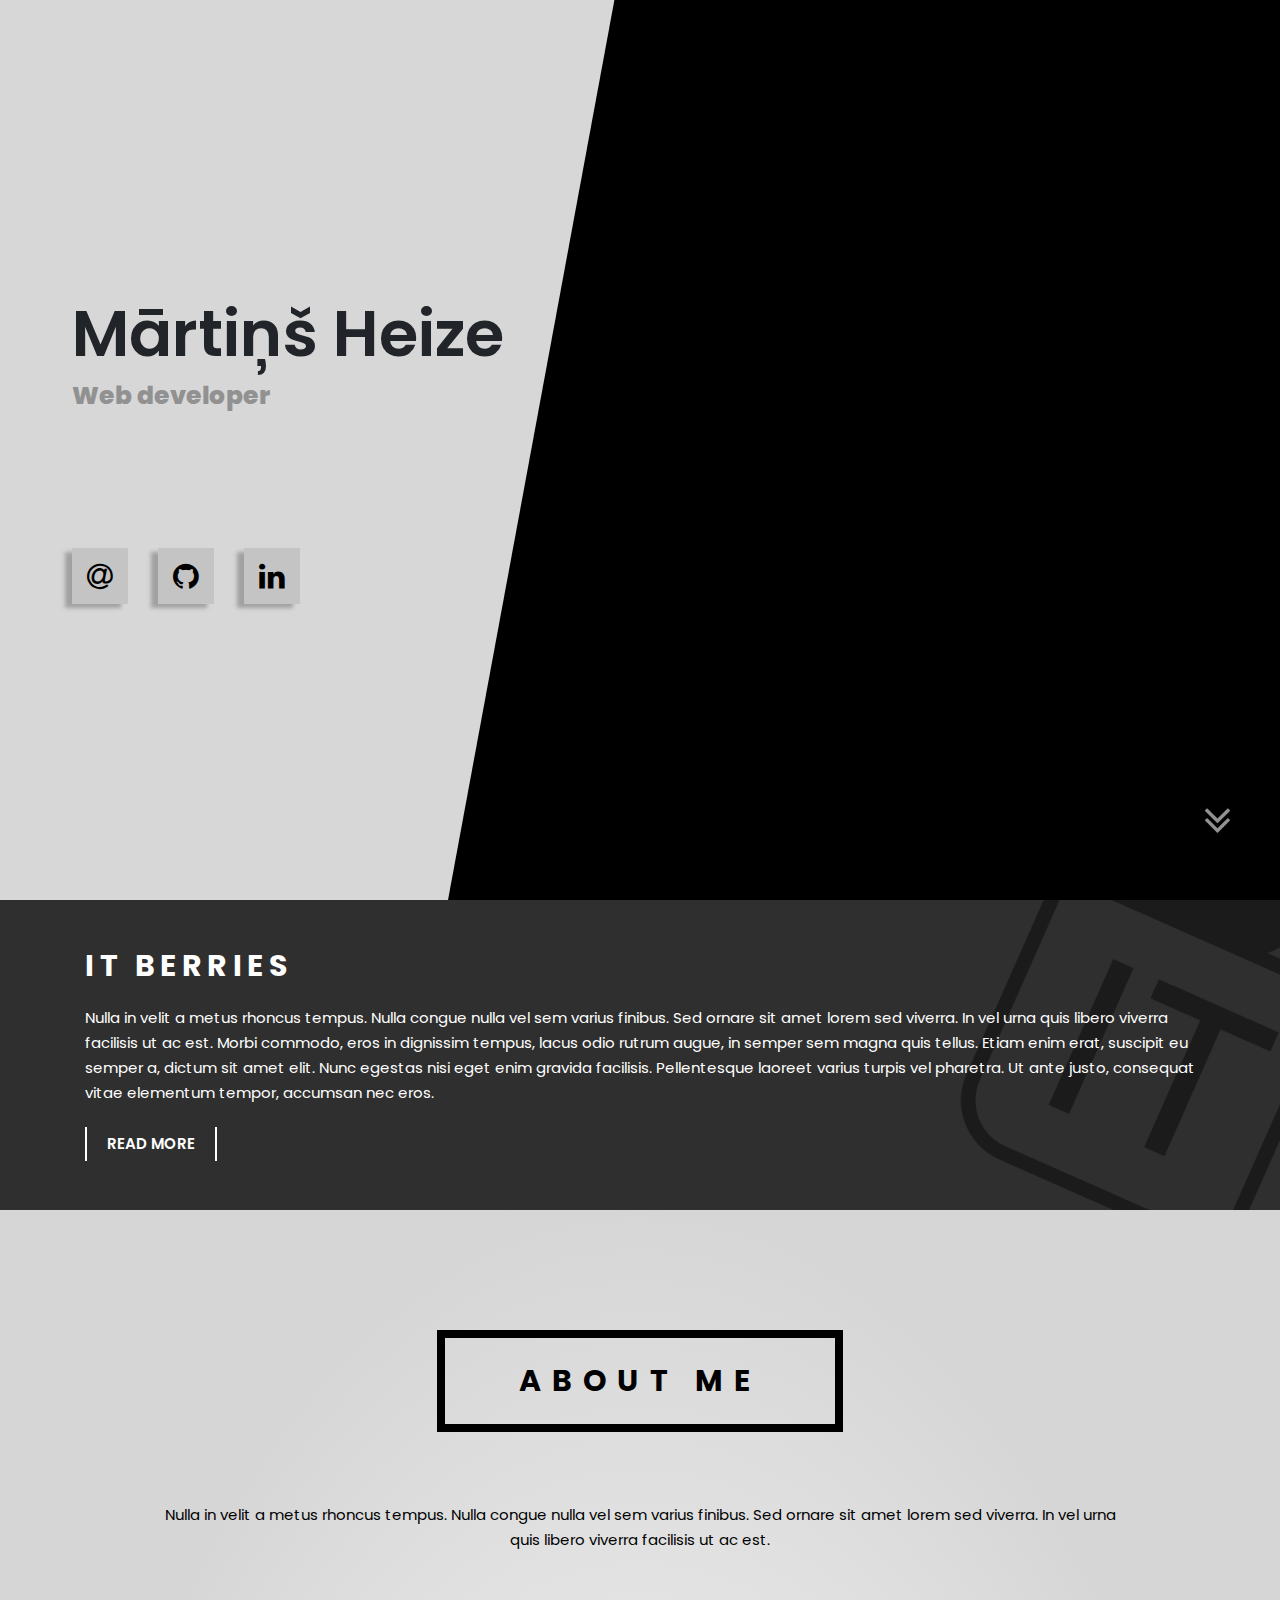
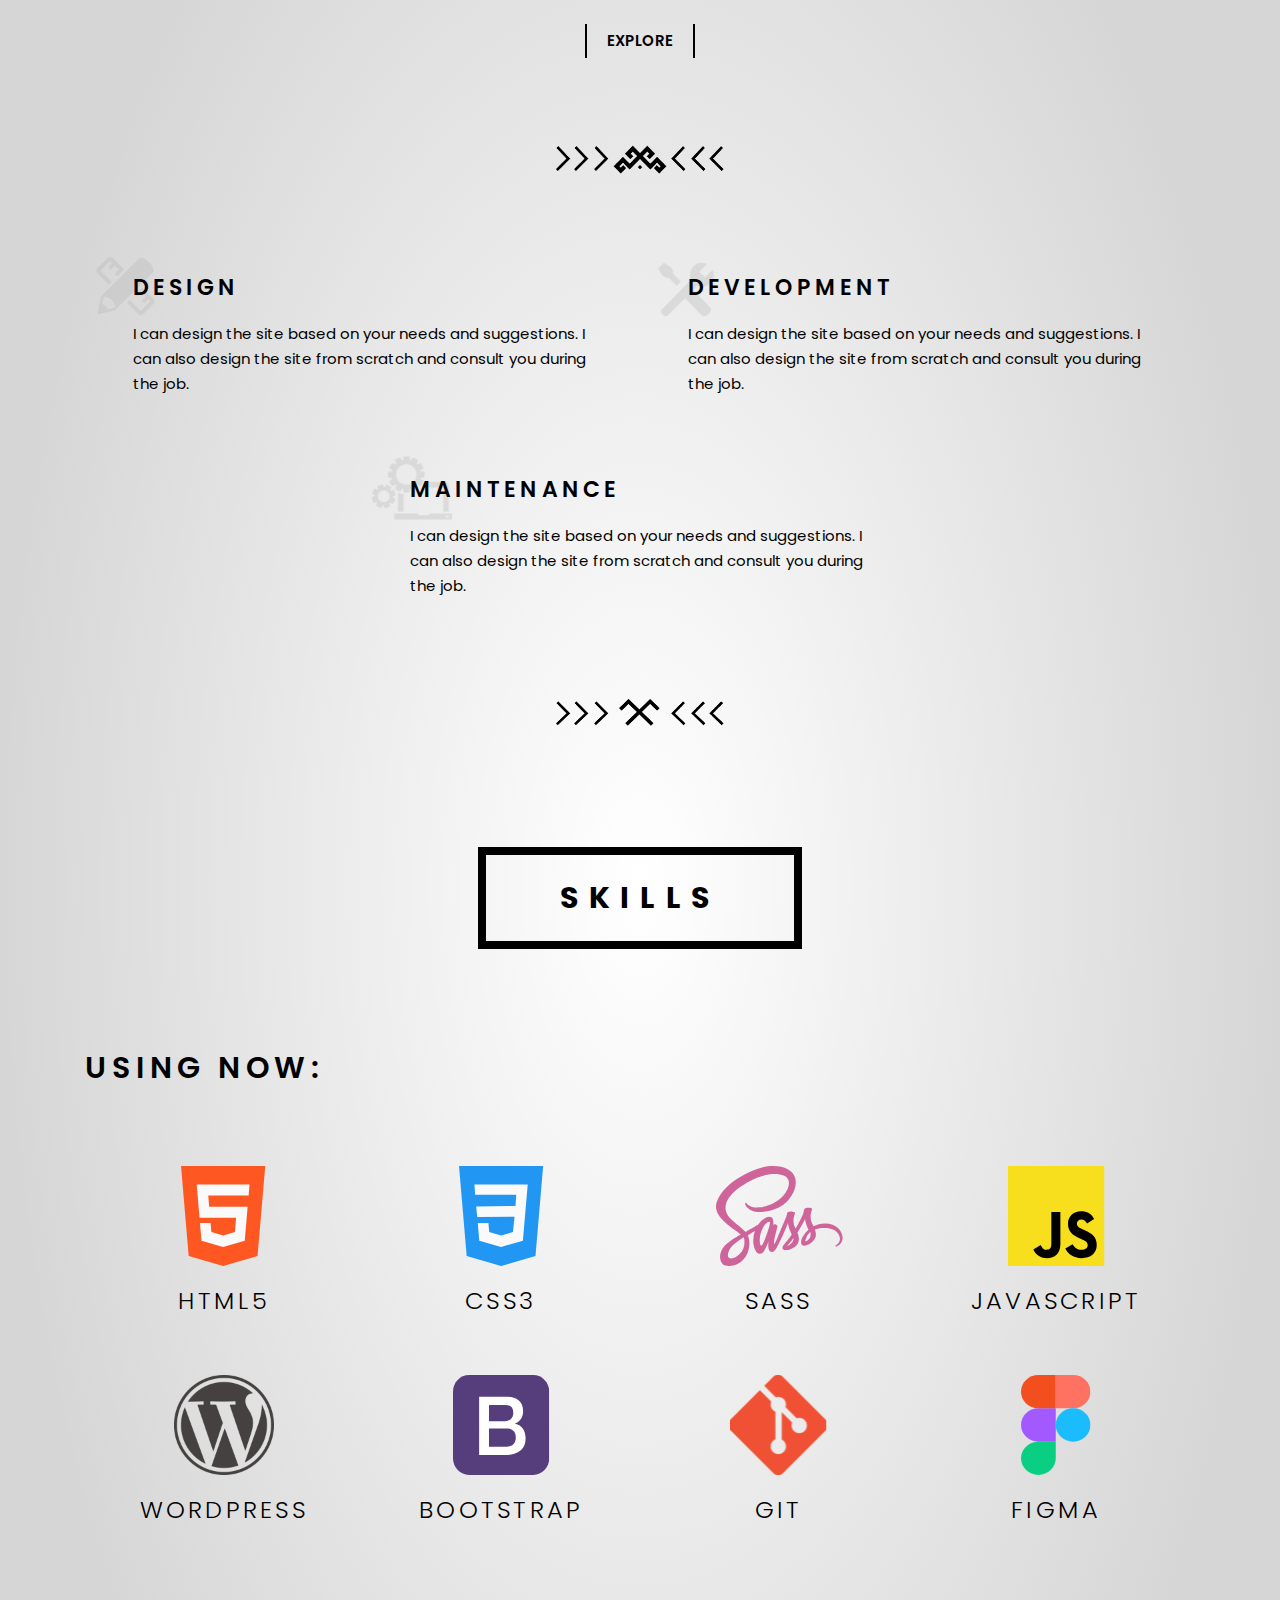
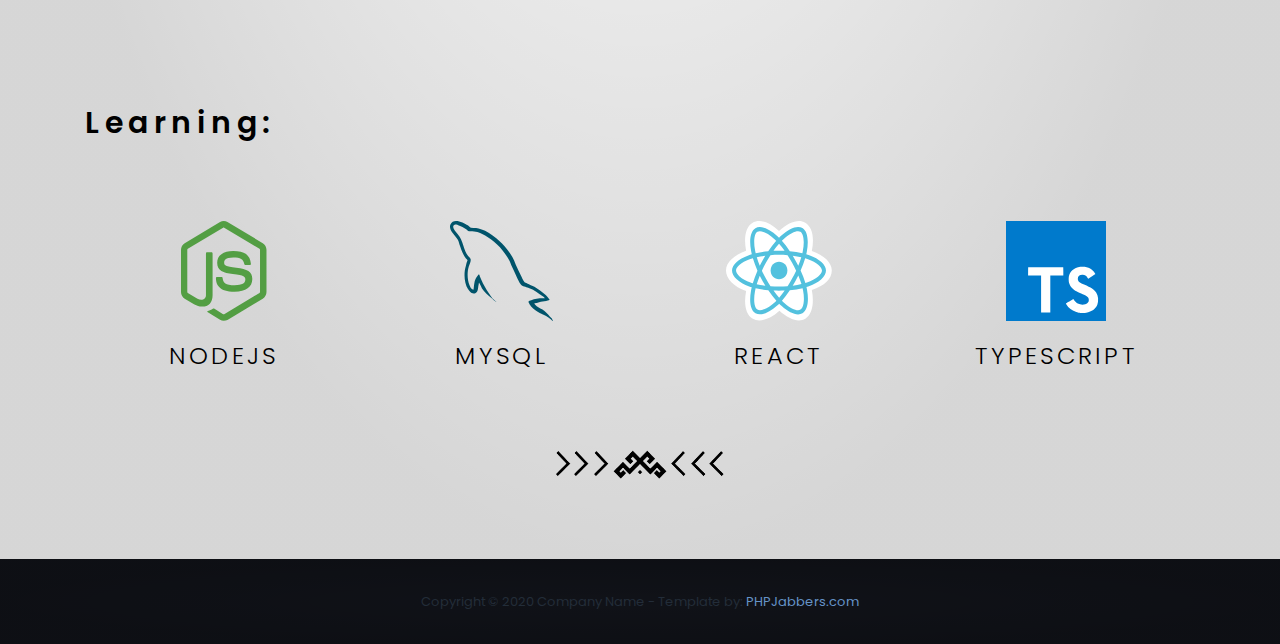
==== index.html @ 8f233914 "aaand index file goes to html format" ====
<!DOCTYPE html>
<html lang="en">

  <head>

    <meta charset="utf-8">
    <meta name="viewport" content="width=device-width, initial-scale=1, shrink-to-fit=no">
    <link href="https://fonts.googleapis.com/css?family=Poppins:100,100i,200,200i,300,300i,400,400i,500,500i,600,600i,700,700i,800,800i,900,900i&display=swap" rel="stylesheet">

    <title>M H Portfolio page</title>

    <link rel="stylesheet" type="text/css" href="assets/css/bootstrap.min.css">

    <link rel="stylesheet" type="text/css" href="assets/css/font-awesome.css">

    <link rel="stylesheet" href="assets/css/style.css">

    </head>
    
    <body>
    
    <!-- ***** Header Area Start ***** -->
    <?php include "page-header.php" ?>
    <!-- ***** Header Area End ***** -->

    <!-- ***** Main Banner Area Start ***** -->
    <div class="main-banner header-text" id="top">
            <div class="left">
                <div>
                    <h1>Mārtiņš Heize</h2>
                    <p>Web developer</p>
                    <div class="social-links">
                        <div class="icon-box">
                            <a href="mailto: truu.martins@gmail.com" target="_blank"><i class="fa fa-at"></i></a>
                        </div>
                        <div class="icon-box">
                            <a href="https://github.com/RojalFamine" target="_blank"><i class="fa fa-github"></i></a>
                        </div>
                        <div class="icon-box">
                            <a href="https://www.linkedin.com/in/m%C4%81rti%C5%86%C5%A1-heize-530124160/" target="_blank"><i class="fa fa-linkedin"></i></a>
                        </div>
                    </div>
                </div>
            </div>
          
            <div class="right" id="right">
            </div>
    </div>
    <!-- ***** Main Banner Area End ***** -->

    <!-- ***** Small about area ***** -->
    <section class="section home-description">
        <div class="container">
            <h2>IT BERRIES</h2>
            <p>Nulla in velit a metus rhoncus tempus. Nulla congue nulla vel sem varius finibus. Sed ornare sit amet lorem sed viverra. In vel urna quis libero viverra facilisis ut ac est. Morbi commodo, eros in dignissim tempus, lacus odio rutrum augue, in semper sem magna quis tellus. Etiam enim erat, suscipit eu semper a, dictum sit amet elit. Nunc egestas nisi eget enim gravida facilisis. Pellentesque laoreet varius turpis vel pharetra. Ut ante justo, consequat vitae elementum tempor, accumsan nec eros. </p>
             <div class="my-button button-light">
                <a href="about.php">Read more</a>
             </div>
        </div>
    </section>
    <!-- ***** Small about area end ***** -->

    <section class="section gradient-bg home-about">
        <div class="container">
            <div class="about-me">
                <h2>About me</h2>
                <p>Nulla in velit a metus rhoncus tempus. Nulla congue nulla vel sem varius finibus. Sed ornare sit amet lorem sed viverra. In vel urna quis libero viverra facilisis ut ac est.</p>
                <div class="my-button button-dark">
                    <a href="about.php">Explore</a>
                </div>
            </div>

            <img class="separator-black" src="assets/images/mans-martina.png" alt="">
               
            <div class="capabilities">
                <div class="dubble-group">
                    <div class="group">
                        <img src="assets/images/tool-1.svg" alt="">
                        <h3>Design</h3>
                        <p>I can design the site based on your needs and suggestions. I can also design the site from scratch and consult you during the job.</p>
                    </div>
                    <div class="group">
                        <img src="assets/images/tool-2.svg" alt="">
                        <h3>Development</h3>
                        <p>I can design the site based on your needs and suggestions. I can also design the site from scratch and consult you during the job.</p>
                    </div>
                </div>
                <div class="group">
                    <img src="assets/images/tool-3.svg" alt="">
                    <h3>Maintenance</h3>
                    <p>I can design the site based on your needs and suggestions. I can also design the site from scratch and consult you during the job.</p>
                </div>
            </div>
         
            <img class="separator-black" src="assets/images/mans-jumis.png" alt="">

            <div class="skills">
                <h2>Skills</h2>

                <div class="skills-header">USING NOW:</div>
                <div class="skills-container">
                    <div class="skill">
                        <img src="assets/images/html.svg" alt="">
                        <h4 class="skill-name">html5</h4>
                    </div>
                    <div class="skill">
                        <img src="assets/images/css.svg" alt="">
                        <h4 class="skill-name">css3</h4>
                    </div>
                    <div class="skill">
                        <img src="assets/images/sass.svg" alt="">
                        <h4 class="skill-name">sass</h4>
                    </div>
                    <div class="skill">
                        <img src="assets/images/js.svg" alt="">
                        <h4 class="skill-name">Javascript</h4>
                    </div>
                    <div class="skill">
                        <img src="assets/images/wp.png" alt="">
                        <h4 class="skill-name">Wordpress</h4>
                    </div>
                    <div class="skill">
                        <img src="assets/images/bootstrap-1.svg" alt="">
                        <h4 class="skill-name">Bootstrap</h4>
                    </div>
                    <div class="skill">
                        <img src="assets/images/git.svg" alt="">
                        <h4 class="skill-name">Git</h4>
                    </div>
                    <div class="skill">
                        <img src="assets/images/figma.svg" alt="">
                        <h4 class="skill-name">Figma</h4>
                    </div>
                </div>
                <div class="skills-header">Learning:</div>
                <div class="skills-container">
                    <div class="skill">
                        <img src="assets/images/nodejs.svg" alt="">
                        <h4 class="skill-name">nodejs</h4>
                    </div>
                    <div class="skill">
                        <img src="assets/images/mysql.svg" alt="">
                        <h4 class="skill-name">MySQL</h4>
                    </div>
                    <div class="skill">
                        <img src="assets/images/react.svg" alt="">
                        <h4 class="skill-name">React</h4>
                    </div>
                    <div class="skill">
                        <img src="assets/images/ts.svg" alt="">
                        <h4 class="skill-name">Typescript</h4>
                    </div>
                </div>    
            </div>
            <img class="separator-black" src="assets/images/mans-martina.png" alt="">
        </div>
    </section> 

    <!-- ***** Down button Start ***** -->
    <div id="click" class="down">
        <a href="#">
            <i class="icon-to-change fa fa-angle-double-down"></i>
        </a>
    </div>
    <!-- ***** Down button End ***** -->

    <!-- ***** Footer Start ***** -->
    <footer>
        <div class="container">
            <div class="row">
                <div class="col-lg-12">
                    <p>
                        Copyright © 2020 Company Name
                        - Template by: <a href="https://www.phpjabbers.com/">PHPJabbers.com</a>
                    </p>
                </div>
            </div>
        </div>
    </footer>

    <!-- jQuery -->
    <script src="assets/js/jquery-2.1.0.min.js"></script>

    <!-- Bootstrap -->
    <script src="assets/js/popper.js"></script>
    <script src="assets/js/bootstrap.min.js"></script>

    <!-- Plugins -->
    <script src="assets/js/scrollreveal.min.js"></script>
    <script src="assets/js/waypoints.min.js"></script>
    <script src="assets/js/jquery.counterup.min.js"></script>
    <script src="assets/js/imgfix.min.js"></script> 
    <script src="assets/js/mixitup.js"></script> 
    <script src="assets/js/accordions.js"></script>
    
    <!-- Global Init -->
    <script src="assets/js/custom.js"></script>

  </body>
</html>
---- assets/css/style.css ----
@import url("https://fonts.googleapis.com/css?family=Poppins:100,100i,200,200i,300,300i,400,400i,500,500i,600,600i,700,700i,800,800i,900,900i");
html, body, div, span, applet, object, iframe, h1, h2, h3, h4, h5, h6, p, blockquote, div
pre, a, abbr, acronym, address, big, cite, code, del, dfn, em, font, img, ins, kbd, q,
s, samp, small, strike, strong, sub, sup, tt, var, b, u, i, center, dl, dt, dd, ol, ul, li,
figure, header, nav, section, article, aside, footer, figcaption {
  margin: 0;
  padding: 0;
  border: 0;
  outline: 0;
}

.clearfix:after {
  content: ".";
  display: block;
  clear: both;
  visibility: hidden;
  line-height: 0;
  height: 0;
}

.clearfix {
  display: inline-block;
}

html[xmlns] .clearfix {
  display: block;
}

* html .clearfix {
  height: 1%;
}

ul, li {
  padding: 0;
  margin: 0;
  list-style: none;
}

header, nav, section, article, aside, footer, hgroup {
  display: block;
}

* {
  -webkit-box-sizing: border-box;
          box-sizing: border-box;
}

html, body {
  font-family: 'Poppins', sans-serif;
  font-weight: 400;
  background-color: #D7D7D7;
  font-size: 16px;
  -ms-text-size-adjust: 100%;
  -webkit-font-smoothing: antialiased;
  -moz-osx-font-smoothing: grayscale;
}

a {
  text-decoration: none !important;
}

h1, h2, h3, h4, h5, h6 {
  margin-top: 0px;
  margin-bottom: 0px;
}

ul {
  margin-bottom: 0px;
}

p {
  font-size: 15px;
  line-height: 25px;
  color: #000000;
}

/* 
---------------------------------------------
global styles
--------------------------------------------- 
*/
html,
body {
  background: #fff;
  font-family: 'Poppins', sans-serif;
}

::-moz-selection {
  background: #6593c8;
  color: #fff;
}

::selection {
  background: #6593c8;
  color: #fff;
}

::-moz-selection {
  background: #6593c8;
  color: #fff;
}

@media (max-width: 991px) {
  html, body {
    overflow-x: hidden;
  }
  .mobile-top-fix {
    margin-top: 30px;
    margin-bottom: 0px;
  }
  .mobile-bottom-fix {
    margin-bottom: 30px;
  }
  .mobile-bottom-fix-big {
    margin-bottom: 60px;
  }
}

.page-head-section {
  background-position: center center;
  background-size: cover !important;
  background-repeat: no-repeat !important;
}

.cta-content {
  display: -webkit-box;
  display: -ms-flexbox;
  display: flex;
  -webkit-box-orient: vertical;
  -webkit-box-direction: normal;
      -ms-flex-direction: column;
          flex-direction: column;
  -webkit-box-align: center;
      -ms-flex-align: center;
          align-items: center;
  -webkit-box-pack: center;
      -ms-flex-pack: center;
          justify-content: center;
  height: 500px;
}

.cta-content h2 {
  border: 8px solid #fff;
  color: #fff;
}

.hide-logo {
  display: none;
}

.my-button {
  display: -webkit-box;
  display: -ms-flexbox;
  display: flex;
  -webkit-box-orient: vertical;
  -webkit-box-direction: normal;
      -ms-flex-direction: column;
          flex-direction: column;
  position: relative;
  width: -webkit-fit-content;
  width: -moz-fit-content;
  width: fit-content;
}

.my-button::after {
  content: '';
  display: block;
  position: relative;
  left: 13px;
  margin: auto;
  height: 2px;
  width: 0px;
  background: transparent;
  -webkit-transition: width .5s ease, background-color .5s ease;
  transition: width .5s ease, background-color .5s ease;
}

.my-button::before {
  content: '';
  display: block;
  position: relative;
  right: 13px;
  margin: auto;
  height: 2px;
  width: 0px;
  background: transparent;
  -webkit-transition: width .5s ease, background-color .5s ease;
  transition: width .5s ease, background-color .5s ease;
}

.button-dark {
  color: #000000;
  background: rgba(0, 0, 0, 0);
  font-size: 15px;
  font-weight: 600;
  line-height: 18px;
  text-transform: uppercase;
  text-align: center;
}

.button-dark a {
  color: #000;
  padding: 8px 20px;
  border-left: 2px solid #000;
  border-right: 2px solid #000;
}

.button-dark:hover:after {
  width: 100%;
  background: #000000;
}

.button-dark:hover:before {
  width: 100%;
  background: #000000;
}

.button-light {
  color: #ffffff;
  background: rgba(0, 0, 0, 0);
  font-size: 15px;
  font-weight: 600;
  line-height: 18px;
  text-transform: uppercase;
  text-align: center;
}

.button-light a {
  color: #fff;
  padding: 8px 20px;
  border-left: 2px solid #fff;
  border-right: 2px solid #fff;
}

.button-light:hover:after {
  width: 100%;
  background: #ffffff;
}

.button-light:hover:before {
  width: 100%;
  background: #ffffff;
}

.gradient-bg {
  background: radial-gradient(50% 50% at 50% 50%, rgba(26, 21, 21, 0) 0%, rgba(1, 1, 1, 0.16) 100%), #FFFFFF;
  mix-blend-mode: normal;
  position: relative;
}

.portf-bg {
  background: radial-gradient(50% 50% at 50% 50%, rgba(26, 21, 21, 0) 0%, rgba(1, 1, 1, 0.16) 100%), #0f1116;
  mix-blend-mode: normal;
  position: relative;
}

.section {
  display: -webkit-box;
  display: -ms-flexbox;
  display: flex;
  -webkit-box-orient: vertical;
  -webkit-box-direction: normal;
      -ms-flex-direction: column;
          flex-direction: column;
  -webkit-box-align: center;
      -ms-flex-align: center;
          align-items: center;
  -webkit-box-pack: center;
      -ms-flex-pack: center;
          justify-content: center;
}

.section .container {
  display: -webkit-box;
  display: -ms-flexbox;
  display: flex;
  -webkit-box-orient: vertical;
  -webkit-box-direction: normal;
      -ms-flex-direction: column;
          flex-direction: column;
  -webkit-box-align: center;
      -ms-flex-align: center;
          align-items: center;
}

h2 {
  border: 8px solid #000000;
  color: #000000;
  font-weight: bold;
  font-size: 30px;
  text-align: center;
  line-height: 38px;
  letter-spacing: 0.35538em;
  text-transform: uppercase;
  -webkit-box-align: center;
      -ms-flex-align: center;
          align-items: center;
  display: -webkit-box;
  display: -ms-flexbox;
  display: flex;
  width: -webkit-fit-content;
  width: -moz-fit-content;
  width: fit-content;
  padding: 24px 74px;
  margin-top: 120px;
}

h3 {
  color: #000000;
  font-weight: 600;
  font-size: 22px;
  line-height: 27px;
  text-transform: uppercase;
  display: -webkit-box;
  display: -ms-flexbox;
  display: flex;
  -webkit-box-align: center;
      -ms-flex-align: center;
          align-items: center;
  text-align: center;
  letter-spacing: 0.18538em;
}

.separator-black {
  width: 170px;
}

.down {
  -webkit-animation-duration: 1.5s;
          animation-duration: 1.5s;
  -webkit-animation-iteration-count: infinite;
          animation-iteration-count: infinite;
  -webkit-animation-name: bounce-1;
          animation-name: bounce-1;
  -webkit-animation-timing-function: linear;
          animation-timing-function: linear;
  position: fixed;
  bottom: 1em;
  left: 94%;
  z-index: 999;
  font-size: 2.8em;
}

.down .icon-to-change {
  color: #919191;
}

/* 
---------------------------------------------
header
--------------------------------------------- 
*/
.background-header {
  background: rgba(250, 250, 250, 0.99) !important;
  height: 80px !important;
  position: fixed !important;
  top: 0px;
  left: 0px;
  right: 0px;
  -webkit-box-shadow: 0px 0px 10px rgba(0, 0, 0, 0.15) !important;
          box-shadow: 0px 0px 10px rgba(0, 0, 0, 0.15) !important;
}

.background-header .logo,
.background-header .main-nav .nav li a {
  color: #232d39 !important;
}

.background-header .main-nav .nav li:hover > a {
  color: #6593c8 !important;
}

.background-header .nav li a.active {
  color: #6593c8 !important;
}

.header-area {
  position: absolute;
  top: 0px;
  left: 0px;
  right: 0px;
  z-index: 100;
  height: 80px;
  background: #1a1a1ac2;
  -webkit-transition: all .5s ease 0s;
  transition: all .5s ease 0s;
}

.header-area .main-nav {
  min-height: 80px;
  background: transparent;
}

.header-area .main-nav .logo {
  line-height: 80px;
  color: #212529;
  font-size: 32px;
  font-weight: 800;
  text-transform: uppercase;
  float: left;
  -webkit-transition: all 0.3s ease 0s;
  transition: all 0.3s ease 0s;
}

.header-area .main-nav .logo em {
  font-style: normal;
  color: #6593c8;
  font-weight: 900;
}

.header-area .main-nav .nav {
  float: right;
  margin-top: 27px;
  margin-right: 0px;
  background-color: transparent;
  -webkit-transition: all 0.3s ease 0s;
  transition: all 0.3s ease 0s;
  position: relative;
  z-index: 999;
}

.header-area .main-nav .nav li {
  padding-left: 20px;
  padding-right: 20px;
}

.header-area .main-nav .nav li a {
  display: block;
  font-weight: 600;
  font-size: 14px;
  color: #7a7a7a;
  -webkit-transition: all 0.3s ease 0s;
  transition: all 0.3s ease 0s;
  height: 40px;
  line-height: 40px;
  border: transparent;
  letter-spacing: 1px;
}

.header-area .main-nav .nav li a {
  color: #fff;
}

.header-area .main-nav .nav li:hover > a,
.header-area .main-nav .nav li > a.active {
  color: #6593c8 !important;
  opacity: 1;
}

.background-header .main-nav .nav li:hover > a,
.background-header .main-nav .nav li > a.active {
  color: #6593c8 !important;
  opacity: 1;
}

.header-area .main-nav .menu-trigger {
  cursor: pointer;
  display: block;
  position: absolute;
  top: 23px;
  width: 32px;
  height: 40px;
  text-indent: -9999em;
  z-index: 99;
  right: 40px;
  display: none;
}

.header-area .main-nav .menu-trigger span,
.header-area .main-nav .menu-trigger span:before,
.header-area .main-nav .menu-trigger span:after {
  -webkit-transition: all 0.4s;
  transition: all 0.4s;
  background-color: #1e1e1e;
  display: block;
  position: absolute;
  width: 30px;
  height: 2px;
  left: 0;
}

.background-header .main-nav .menu-trigger span,
.background-header .main-nav .menu-trigger span:before,
.background-header .main-nav .menu-trigger span:after {
  background-color: #1e1e1e;
}

.header-area .main-nav .menu-trigger span:before,
.header-area .main-nav .menu-trigger span:after {
  -webkit-transition: all 0.4s;
  transition: all 0.4s;
  background-color: #1e1e1e;
  display: block;
  position: absolute;
  width: 30px;
  height: 2px;
  left: 0;
  width: 75%;
}

.background-header .main-nav .menu-trigger span:before,
.background-header .main-nav .menu-trigger span:after {
  background-color: #1e1e1e;
}

.header-area .main-nav .menu-trigger span:before,
.header-area .main-nav .menu-trigger span:after {
  content: "";
}

.header-area .main-nav .menu-trigger span {
  top: 16px;
}

.header-area .main-nav .menu-trigger span:before {
  -webkit-transform-origin: 33% 100%;
  transform-origin: 33% 100%;
  top: -10px;
  z-index: 10;
}

.header-area .main-nav .menu-trigger span:after {
  -webkit-transform-origin: 33% 0;
  transform-origin: 33% 0;
  top: 10px;
}

.header-area .main-nav .menu-trigger.active span,
.header-area .main-nav .menu-trigger.active span:before,
.header-area .main-nav .menu-trigger.active span:after {
  background-color: transparent;
  width: 100%;
}

.header-area .main-nav .menu-trigger.active span:before {
  -webkit-transform: translateY(6px) translateX(1px) rotate(45deg);
  transform: translateY(6px) translateX(1px) rotate(45deg);
  background-color: #1e1e1e;
}

.background-header .main-nav .menu-trigger.active span:before {
  background-color: #1e1e1e;
}

.header-area .main-nav .menu-trigger.active span:after {
  -webkit-transform: translateY(-6px) translateX(1px) rotate(-45deg);
  transform: translateY(-6px) translateX(1px) rotate(-45deg);
  background-color: #1e1e1e;
}

.background-header .main-nav .menu-trigger.active span:after {
  background-color: #1e1e1e;
}

.header-area.header-sticky {
  min-height: 80px;
}

.header-area.header-sticky .nav {
  margin-top: 20px !important;
}

.header-area.header-sticky .nav li a.active {
  color: #6593c8;
}

@media (max-width: 1200px) {
  .header-area .main-nav .nav li {
    padding-left: 12px;
    padding-right: 12px;
  }
  .header-area .main-nav:before {
    display: none;
  }
}

@media (max-width: 767px) {
  .header-area .main-nav .logo {
    color: #1e1e1e;
  }
  .header-area.header-sticky .nav li a:hover,
  .header-area.header-sticky .nav li a.active {
    color: #6593c8 !important;
    opacity: 1;
  }
  .header-area {
    background-color: #f7f7f7;
    padding: 0px 15px;
    height: 80px;
    -webkit-box-shadow: none;
            box-shadow: none;
    text-align: center;
  }
  .header-area .container {
    padding: 0px;
  }
  .header-area .logo {
    margin-left: 30px;
  }
  .header-area .menu-trigger {
    display: block !important;
  }
  .header-area .main-nav {
    overflow: hidden;
  }
  .header-area .main-nav .nav {
    float: none;
    width: 100%;
    display: none;
    -webkit-transition: all 0s ease 0s;
    transition: all 0s ease 0s;
    margin-left: 0px;
  }
  .header-area .main-nav .nav li:first-child {
    border-top: 1px solid #eee;
  }
  .header-area .main-nav .nav li:last-child {
    width: 100%;
    background-color: #6593c8;
    color: #fff;
  }
  .header-area.header-sticky .nav {
    margin-top: 80px !important;
  }
  .header-area .main-nav .nav li {
    width: 100%;
    background: #fff;
    border-bottom: 1px solid #eee;
    padding-left: 0px !important;
    padding-right: 0px !important;
  }
  .header-area .main-nav .nav li a {
    height: 50px !important;
    line-height: 50px !important;
    padding: 0px !important;
    border: none !important;
    background: #f7f7f7 !important;
    color: #232d39 !important;
  }
  .header-area .main-nav .nav li a:hover {
    background: #eee !important;
    color: #6593c8 !important;
  }
  .header-area .main-nav .nav li.submenu ul {
    position: relative;
    visibility: inherit;
    opacity: 1;
    z-index: 1;
    -webkit-transform: translateY(0%);
            transform: translateY(0%);
    -webkit-transition-delay: 0s, 0s, 0.3s;
            transition-delay: 0s, 0s, 0.3s;
    top: 0px;
    width: 100%;
    -webkit-box-shadow: none;
            box-shadow: none;
    height: 0px;
  }
  .header-area .main-nav .nav li.submenu ul li a {
    font-size: 12px;
    font-weight: 400;
  }
  .header-area .main-nav .nav li.submenu ul li a:hover:before {
    width: 0px;
  }
  .header-area .main-nav .nav li.submenu ul.active {
    height: auto !important;
  }
  .header-area .main-nav .nav li.submenu:after {
    color: #3B566E;
    right: 25px;
    font-size: 14px;
    top: 15px;
  }
  .header-area .main-nav .nav li.submenu:hover ul, .header-area .main-nav .nav li.submenu:focus ul {
    height: 0px;
  }
}

@media (min-width: 767px) {
  .header-area .main-nav .nav {
    display: -webkit-box !important;
    display: -ms-flexbox !important;
    display: flex !important;
  }
}

/* 
---------------------------------------------
banner
--------------------------------------------- 
*/
.main-banner {
  display: -webkit-box;
  display: -ms-flexbox;
  display: flex;
  background: #D7D7D7;
  height: 100vh;
  width: inherit;
  position: relative;
}

.main-banner .left {
  display: -webkit-box;
  display: -ms-flexbox;
  display: flex;
  -webkit-box-orient: vertical;
  -webkit-box-direction: normal;
      -ms-flex-direction: column;
          flex-direction: column;
  -webkit-box-pack: center;
      -ms-flex-pack: center;
          justify-content: center;
  -webkit-box-align: center;
      -ms-flex-align: center;
          align-items: center;
  width: 45%;
  background: #D7D7D7;
}

.main-banner .left h4, .main-banner .left h1, .main-banner .left p, .main-banner .left .social-links {
  width: -webkit-fit-content;
  width: -moz-fit-content;
  width: fit-content;
}

.main-banner .left > div {
  display: -webkit-box;
  display: -ms-flexbox;
  display: flex;
  -webkit-box-orient: vertical;
  -webkit-box-direction: normal;
      -ms-flex-direction: column;
          flex-direction: column;
}

.main-banner .left h1 {
  font-size: 4rem;
  font-weight: 600;
}

.main-banner .left p {
  font-size: 25px;
  font-weight: 800;
  color: #919191;
  padding: 10px 0;
  margin-bottom: 130px;
}

.main-banner .right {
  width: 65%;
  background: #000;
  -webkit-clip-path: polygon(20% 0%, 100% 0, 100% 100%, 0% 100%);
          clip-path: polygon(20% 0%, 100% 0, 100% 100%, 0% 100%);
  position: absolute;
  right: 0;
  bottom: 0;
  height: 100%;
}

@-webkit-keyframes bounce-1 {
  0% {
    -webkit-transform: translateY(0);
            transform: translateY(0);
  }
  50% {
    -webkit-transform: translateY(-20px);
            transform: translateY(-20px);
  }
  100% {
    -webkit-transform: translateY(0);
            transform: translateY(0);
  }
}

@keyframes bounce-1 {
  0% {
    -webkit-transform: translateY(0);
            transform: translateY(0);
  }
  50% {
    -webkit-transform: translateY(-20px);
            transform: translateY(-20px);
  }
  100% {
    -webkit-transform: translateY(0);
            transform: translateY(0);
  }
}

/*
---------------------------------------------
Small about area
---------------------------------------------
*/
body .home-description {
  display: -webkit-box;
  display: -ms-flexbox;
  display: flex;
  -webkit-box-align: center;
      -ms-flex-align: center;
          align-items: center;
  height: 310px;
  background: url("../images/Component-1.png") center center;
  background-repeat: no-repeat;
  background-size: cover;
}

body .home-description .container {
  -webkit-box-align: unset;
      -ms-flex-align: unset;
          align-items: unset;
}

body .home-description h2 {
  color: #fff;
  letter-spacing: 0.18538em;
  margin-bottom: 20px;
  margin-top: auto;
  border: 0;
  padding: 0;
}

body .home-description p {
  font-size: 15px;
  color: #fff;
  margin-bottom: 20px;
}

body .home-description .button-effect {
  width: -webkit-fit-content;
  width: -moz-fit-content;
  width: fit-content;
}

body .home-description .button-effect:hover:after {
  background: #fff;
}

body .home-description .button-effect:hover:before {
  background: #fff;
}

body .home-description a {
  font-size: 15px;
  color: #fff;
  text-transform: uppercase;
  text-align: center;
  padding: 8px 20px;
  border-left: 2px solid #fff;
  border-right: 2px solid #fff;
}

/*
---------------------------------------------
About
---------------------------------------------
*/
.about {
  background: url(../images/space-tree.jpg) center center;
  mix-blend-mode: normal;
  background-repeat: no-repeat;
  background-size: cover;
}

.about p {
  color: #fff;
  margin-bottom: 70px;
  text-align: center;
}

.home-about > .container {
  padding-bottom: 80px;
}

.about-me {
  display: -webkit-box;
  display: -ms-flexbox;
  display: flex;
  -webkit-box-orient: vertical;
  -webkit-box-direction: normal;
      -ms-flex-direction: column;
          flex-direction: column;
  -webkit-box-pack: center;
      -ms-flex-pack: center;
          justify-content: center;
  -webkit-box-align: center;
      -ms-flex-align: center;
          align-items: center;
  padding-bottom: 85px;
}

.about-me p {
  margin: 70px;
  text-align: center;
}

.capabilities {
  display: -webkit-box;
  display: -ms-flexbox;
  display: flex;
  -webkit-box-orient: vertical;
  -webkit-box-direction: normal;
      -ms-flex-direction: column;
          flex-direction: column;
  -webkit-box-align: center;
      -ms-flex-align: center;
          align-items: center;
  margin-top: 100px;
  margin-bottom: 100px;
  width: inherit;
}

.capabilities .dubble-group {
  display: -webkit-box;
  display: -ms-flexbox;
  display: flex;
  -ms-flex-pack: distribute;
      justify-content: space-around;
  margin-bottom: 80px;
  width: inherit;
}

.capabilities img {
  left: -38px;
}

.capabilities p {
  max-width: 460px;
  margin-top: 20px;
}

.group {
  position: relative;
}

.group img {
  position: absolute;
  top: -20px;
}

.skills {
  display: -webkit-box;
  display: -ms-flexbox;
  display: flex;
  -webkit-box-orient: vertical;
  -webkit-box-direction: normal;
      -ms-flex-direction: column;
          flex-direction: column;
  width: inherit;
}

.skills h2 {
  -ms-flex-item-align: center;
      -ms-grid-row-align: center;
      align-self: center;
}

.skills .skills-header {
  margin-top: 100px;
  font-weight: 600;
  font-size: 30px;
  line-height: 37px;
  display: -webkit-box;
  display: -ms-flexbox;
  display: flex;
  -webkit-box-align: center;
      -ms-flex-align: center;
          align-items: center;
  letter-spacing: 0.18538em;
  color: #000000;
}

.skills .skills-container {
  display: -ms-grid;
  display: grid;
  -ms-grid-columns: 1fr 1fr 1fr 1fr;
      grid-template-columns: 1fr 1fr 1fr 1fr;
  justify-items: center;
  margin-top: 80px;
  margin-bottom: 20px;
}

.skills .skills-container .skill {
  display: -webkit-box;
  display: -ms-flexbox;
  display: flex;
  -webkit-box-align: center;
      -ms-flex-align: center;
          align-items: center;
  -webkit-box-orient: vertical;
  -webkit-box-direction: normal;
      -ms-flex-direction: column;
          flex-direction: column;
  width: -webkit-fit-content;
  width: -moz-fit-content;
  width: fit-content;
  margin-bottom: 60px;
}

.skills .skills-container .skill img {
  height: 100px;
  margin-bottom: 20px;
}

.skills .skills-container .skill h4 {
  font-size: 24px;
  font-weight: 300;
  line-height: 29px;
  display: -webkit-box;
  display: -ms-flexbox;
  display: flex;
  -webkit-box-align: center;
      -ms-flex-align: center;
          align-items: center;
  text-align: center;
  letter-spacing: 0.13538em;
  color: #000000;
  text-transform: uppercase;
}

/* 
---------------------------------------------
Portfolio
--------------------------------------------- 
*/
#my-pages .page-item1 {
  background: url("../images/deltalv.jpg");
}

#my-pages .page-item2 {
  background: url("../images/cleanlat.jpg");
}

#my-pages .page-item3 {
  background: url("../images/sparklingapple.png");
}

#my-pages .page-item4 {
  background: url("../images/balticvcsummit2018.jpg");
}

.pages-field {
  display: -ms-grid;
  display: grid;
  -ms-grid-columns: 1fr 1fr;
      grid-template-columns: 1fr 1fr;
  width: 98vw;
  margin-left: calc(-50vw + 50%);
  margin: 0;
}

.portf {
  background: url("../images/back-img1.png") !important;
  background-position: center center;
  background-size: cover !important;
  background-repeat: no-repeat !important;
}

#my-pages .page-item {
  display: -webkit-box;
  display: -ms-flexbox;
  display: flex;
  -webkit-box-orient: vertical;
  -webkit-box-direction: normal;
      -ms-flex-direction: column;
          flex-direction: column;
  position: relative;
  background-repeat: no-repeat;
  background-size: cover;
  -webkit-box-shadow: 0px 0px 15px rgba(0, 0, 0, 0.1);
          box-shadow: 0px 0px 15px rgba(0, 0, 0, 0.1);
  margin: 20px;
  height: 400px;
}

#my-pages .page-item::after {
  content: '';
  display: block;
  position: relative;
  left: 13px;
  height: 2px;
  width: 0px;
  background: transparent;
  -webkit-transition: width .5s ease, background-color .5s ease;
  transition: width .5s ease, background-color .5s ease;
  bottom: -398px;
}

#my-pages .page-item::before {
  content: '';
  display: block;
  position: relative;
  right: 13px;
  height: 2px;
  width: 0px;
  background: transparent;
  -webkit-transition: width .5s ease, background-color .5s ease;
  transition: width .5s ease, background-color .5s ease;
  top: -2px;
}

#my-pages .page-item:hover:after {
  width: 100%;
  background: #ffffff;
}

#my-pages .page-item:hover:before {
  width: 100%;
  background: #ffffff;
}

#my-pages .page-item .down-content {
  display: -webkit-box;
  display: -ms-flexbox;
  display: flex;
  -webkit-box-orient: vertical;
  -webkit-box-direction: normal;
      -ms-flex-direction: column;
          flex-direction: column;
  -webkit-box-align: center;
      -ms-flex-align: center;
          align-items: center;
  -webkit-box-pack: center;
      -ms-flex-pack: center;
          justify-content: center;
  padding: 15px;
  background: rgba(0, 0, 0, 0.2);
  border-right: 2px solid rgba(255, 255, 255, 0);
  border-left: 2px solid rgba(255, 255, 255, 0);
  width: -webkit-fill-available;
  height: 400px;
  -webkit-transition: 1.2s;
  transition: 1.2s;
  position: absolute;
}

#my-pages .page-item .down-content h3 {
  color: #fff;
  font-size: 30px;
  opacity: 0;
  -webkit-transition: 1.2s;
  transition: 1.2s;
}

#my-pages .page-item .down-content .my-button {
  opacity: 0;
  -webkit-transition: 1.2s;
  transition: 1.2s;
}

#my-pages .page-item .down-content:hover {
  background: rgba(0, 0, 0, 0.8);
  border-right: 2px solid #fff;
  border-left: 2px solid #fff;
  -webkit-transition: 1.2s;
  transition: 1.2s;
}

#my-pages .page-item .down-content:hover h3 {
  opacity: 1;
  -webkit-transition: 1.2s;
  transition: 1.2s;
}

#my-pages .page-item .down-content:hover .my-button {
  opacity: 1;
  -webkit-transition: 1.2s;
  transition: 1.2s;
}

/* 
---------------------------------------------
contact
--------------------------------------------- 
*/
#contact-us {
  padding-bottom: 50px;
}

.my-input, .my-area {
  width: 70%;
}

.contact-form {
  width: -webkit-fill-available;
  margin: 50px auto;
}

.contact-form .my-input.my-button::before {
  right: 11px;
}

.contact-form .my-input.my-button::after {
  left: 50%;
  -webkit-transform: rotate(90deg);
          transform: rotate(90deg);
  top: -64px;
}

.contact-form .my-input.button-dark:hover:before {
  width: 97%;
}

.contact-form .my-input.button-dark:hover:after {
  width: 8.5%;
}

.contact-form .my-area.my-button::before {
  right: 9px;
}

.contact-form .my-area.my-button::after {
  left: 50%;
  -webkit-transform: rotate(90deg);
          transform: rotate(90deg);
  top: -105px;
}

.contact-form .my-area.button-dark:hover:after {
  width: 19.5%;
}

.contact-form .my-area.button-dark:hover:before {
  width: 97.5%;
}

.contact-form input,
.contact-form textarea {
  color: #7a7a7a;
  font-size: 18px;
  font-weight: 600;
  line-height: 40px;
  text-align: center;
  border-left: 8px solid #000000;
  border-bottom: 8px solid #000000;
  border-top: 0;
  border-right: 0;
  background-color: rgba(255, 255, 255, 0);
  width: 100%;
  height: 66px;
  outline: none;
  padding: 0px 10px;
  -webkit-appearance: none;
  -moz-appearance: none;
  appearance: none;
  margin-bottom: 30px;
}

#form-submit {
  color: #000;
  font-size: 15px;
  font-weight: 600;
  line-height: 18px;
  text-transform: uppercase;
  text-align: center;
  padding: 8px 20px;
  border-left: 2px solid #000;
  border-right: 2px solid #000;
  border-top: 0;
  border-bottom: 0;
  background: 0;
}

.cont {
  background: url(../images/sky.jpg) center center;
  mix-blend-mode: normal;
  background-repeat: no-repeat;
  background-size: cover;
}

.contact-form textarea {
  height: 150px;
  resize: none;
}

.contact-form ::-webkit-input-placeholder {
  /* Edge */
  color: #7a7a7a;
}

.contact-form :-ms-input-placeholder {
  /* Internet Explorer 10-11 */
  color: #7a7a7a;
}

.contact-form ::-ms-input-placeholder {
  color: #7a7a7a;
}

.contact-form ::placeholder {
  color: #7a7a7a;
}

.social-links {
  display: -webkit-box;
  display: -ms-flexbox;
  display: flex;
}

.social-links .icon-box {
  display: -webkit-box;
  display: -ms-flexbox;
  display: flex;
  -webkit-box-pack: center;
      -ms-flex-pack: center;
          justify-content: center;
  -webkit-box-align: center;
      -ms-flex-align: center;
          align-items: center;
  width: 56px;
  height: 56px;
  background: #C4C4C4;
  margin-right: 30px;
}

.social-links .icon-box a {
  -webkit-box-shadow: -7px 4px 4px rgba(0, 0, 0, 0.25);
          box-shadow: -7px 4px 4px rgba(0, 0, 0, 0.25);
  color: #000;
  font-size: 30px;
  width: inherit;
  height: inherit;
  text-align: center;
  display: -webkit-box;
  display: -ms-flexbox;
  display: flex;
  -webkit-box-align: center;
      -ms-flex-align: center;
          align-items: center;
  -webkit-box-pack: center;
      -ms-flex-pack: center;
          justify-content: center;
  -webkit-transition: 1.2s;
  transition: 1.2s;
}

.social-links .icon-box a:hover {
  -webkit-box-shadow: -7px 4px 4px #6593c8;
          box-shadow: -7px 4px 4px #6593c8;
  color: #6593c8;
  -webkit-transition: 1.2s;
  transition: 1.2s;
}

#my-links {
  padding-bottom: 50px;
}

#my-links .social-links {
  width: 40%;
  -webkit-box-align: center;
      -ms-flex-align: center;
          align-items: center;
  -ms-flex-pack: distribute;
      justify-content: space-around;
}

#my-links .social-links .icon-box {
  margin-right: unset;
}

/*
--------------------------------------------
Our Classes
--------------------------------------------
*/
#our-classes {
  padding-bottom: 140px;
}

#tabs ul {
  margin: 0;
  padding: 0;
}

#tabs ul .tab1 {
  -webkit-transition: 1.5s;
  transition: 1.5s;
  right: 0;
}

#tabs ul .tab2 {
  -webkit-transition: 1.5s;
  transition: 1.5s;
  right: 0;
}

#tabs ul .tab3 {
  -webkit-transition: 1.5s;
  transition: 1.5s;
  right: 0;
}

#tabs ul .ui-state-active {
  position: relative;
  right: 20px !important;
  -webkit-transition: 1.5s;
  transition: 1.5s;
  -webkit-box-shadow: -7px 4px 4px #6593c836;
          box-shadow: -7px 4px 4px #6593c836;
}

#tabs ul li {
  position: relative;
  margin-bottom: 30px;
  display: inline-block;
  width: 100%;
}

#tabs ul li:last-child {
  margin-bottom: 0px;
}

#tabs ul li a {
  text-transform: capitalize;
  width: 100%;
  padding: 30px 30px;
  display: inline-block;
  background: #C4C4C4;
  -webkit-box-shadow: -7px 4px 4px rgba(0, 0, 0, 0.25);
          box-shadow: -7px 4px 4px rgba(0, 0, 0, 0.25);
  border-radius: 5px;
  font-size: 19px;
  color: #232d39;
  letter-spacing: 0.5px;
  font-weight: 600;
  -webkit-transition: all 0.3s;
  transition: all 0.3s;
}

#tabs .main-rounded-button a {
  text-align: center;
  padding: 20px 30px;
  width: 100%;
  border-radius: 5px;
  display: inline-block;
  -webkit-box-shadow: 0px 0px 15px rgba(0, 0, 0, 0.1);
          box-shadow: 0px 0px 15px rgba(0, 0, 0, 0.1);
  color: #fff;
  font-size: 19px;
  letter-spacing: 0.5px;
  font-weight: 600;
  background-color: #6593c8;
}

#tabs .main-rounded-button a:hover {
  background-color: #f9735b;
}

#tabs ul li a .fa {
  font-size: 32px;
  height: 32px;
  color: #6593c8;
  margin-right: 15px;
  display: inline-block;
}

#tabs ul .ui-tabs-active span {
  background: #faf5b2;
  border: #faf5b2;
  line-height: 90px;
  border-bottom: none;
}

#tabs ul .ui-tabs-active a {
  color: #6593c8;
}

#tabs ul .ui-tabs-active span {
  color: #1e1e1e;
}

.tabs-content {
  margin-left: 30px;
  text-align: left;
  display: inline-block;
  -webkit-transition: all 0.3s;
  transition: all 0.3s;
}

.tabs-content img {
  max-width: 100%;
  overflow: hidden;
  border-radius: 5px;
}

.tabs-content h4 {
  font-size: 23px;
  font-weight: 700;
  color: #232d39;
  letter-spacing: 0.5px;
  margin-bottom: 20px;
  margin-top: 30px;
}

.tabs-content p {
  font-size: 14px;
  color: #7a7a7a;
  margin-bottom: 28px;
}

.gradient-bg > form,
.gradient-bg .container {
  position: relative;
  z-index: 2;
}

/* 
---------------------------------------------
footer
--------------------------------------------- 
*/
footer {
  text-align: center;
  padding: 30px 0px;
  background: radial-gradient(50% 50% at 50% 50%, rgba(26, 21, 21, 0) 0%, rgba(1, 1, 1, 0.16) 100%), #101218;
  mix-blend-mode: normal;
}

footer p {
  color: #232d39;
  font-size: 13px;
}

footer p a {
  cursor: pointer;
  color: #6593c8;
}

footer p a:hover {
  color: #6593c8;
}

/* 
---------------------------------------------
preloader
--------------------------------------------- 
*/
.js-preloader {
  position: fixed;
  top: 0;
  left: 0;
  right: 0;
  bottom: 0;
  background-color: #232d39;
  display: -webkit-box;
  display: -ms-flexbox;
  display: flex;
  -webkit-box-align: center;
  -ms-flex-align: center;
      align-items: center;
  -webkit-box-pack: center;
  -ms-flex-pack: center;
      justify-content: center;
  opacity: 1;
  visibility: visible;
  z-index: 9999;
  -webkit-transition: opacity 0.25s ease;
  transition: opacity 0.25s ease;
}

.js-preloader.loaded {
  opacity: 0;
  visibility: hidden;
  pointer-events: none;
}

@-webkit-keyframes dot {
  50% {
    -webkit-transform: translateX(96px);
    transform: translateX(96px);
  }
}

@keyframes dot {
  50% {
    -webkit-transform: translateX(96px);
    transform: translateX(96px);
  }
}

@-webkit-keyframes dots {
  50% {
    -webkit-transform: translateX(-31px);
    transform: translateX(-31px);
  }
}

@keyframes dots {
  50% {
    -webkit-transform: translateX(-31px);
    transform: translateX(-31px);
  }
}

.preloader-inner {
  position: relative;
  width: 142px;
  height: 40px;
  background: #232d39;
}

.preloader-inner .dot {
  position: absolute;
  width: 16px;
  height: 16px;
  top: 12px;
  left: 15px;
  background: #fff;
  border-radius: 50%;
  -webkit-transform: translateX(0);
  transform: translateX(0);
  -webkit-animation: dot 2.8s infinite;
  animation: dot 2.8s infinite;
}

.preloader-inner .dots {
  -webkit-transform: translateX(0);
  transform: translateX(0);
  margin-top: 12px;
  margin-left: 31px;
  -webkit-animation: dots 2.8s infinite;
  animation: dots 2.8s infinite;
}

.preloader-inner .dots span {
  display: block;
  float: left;
  width: 16px;
  height: 16px;
  margin-left: 16px;
  background: #fff;
  border-radius: 50%;
}

/* 
---------------------------------------------
responsive
--------------------------------------------- 
*/
@media (max-width: 992px) {
  .main-banner .caption h2 {
    font-size: 64px;
  }
  #our-classes .tabs-content {
    margin-left: 0px;
    margin-top: 30px;
  }
  .page-item {
    margin-bottom: 30px;
  }
  #contact-us #map {
    margin-bottom: -7px;
  }
  #contact-us .contact-form {
    padding: 30px;
  }
  #contact-us .contact-form #contact {
    padding: 30px;
  }
}

.dropdown-menu {
  background: rgba(0, 0, 0, 0.2);
  padding: 0;
  border-radius: 0;
}

.background-header .dropdown-menu {
  background: rgba(250, 250, 250, 0.9);
}

.dropdown-menu a {
  line-height: 1.3;
  color: #fff;
}

.background-header .main-nav .nav li a:hover,
.background-header .main-nav .nav li a.active,
.dropdown-menu a.active,
.dropdown-menu a:hover {
  background: transparent;
  color: #6593c8 !important;
}

.pagination-lg .page-link {
  color: #6593c8;
}

.btn-primary {
  border-color: #6593c8;
  background-color: #6593c8;
}

.btn-primary:not(:disabled):not(.disabled).active,
.btn-primary:not(:disabled):not(.disabled):active,
.show > .btn-primary.dropdown-toggle,
.btn-primary:active,
.btn-primary:active:focus,
.btn-primary:focus,
.btn-primary:hover {
  background-color: #f9735b;
  border-color: #f9735b;
  outline: none;
}

.icon {
  width: 72px;
  height: 72px;
  border-radius: 5px;
  color: #fff;
  background-color: #6593c8;
  font-size: 30px;
  margin: 0 auto 15px;
  display: -webkit-box;
  display: -ms-flexbox;
  display: flex;
  -webkit-box-align: center;
      -ms-flex-align: center;
          align-items: center;
  -webkit-box-pack: center;
      -ms-flex-pack: center;
          justify-content: center;
}
/*# sourceMappingURL=style.css.map */
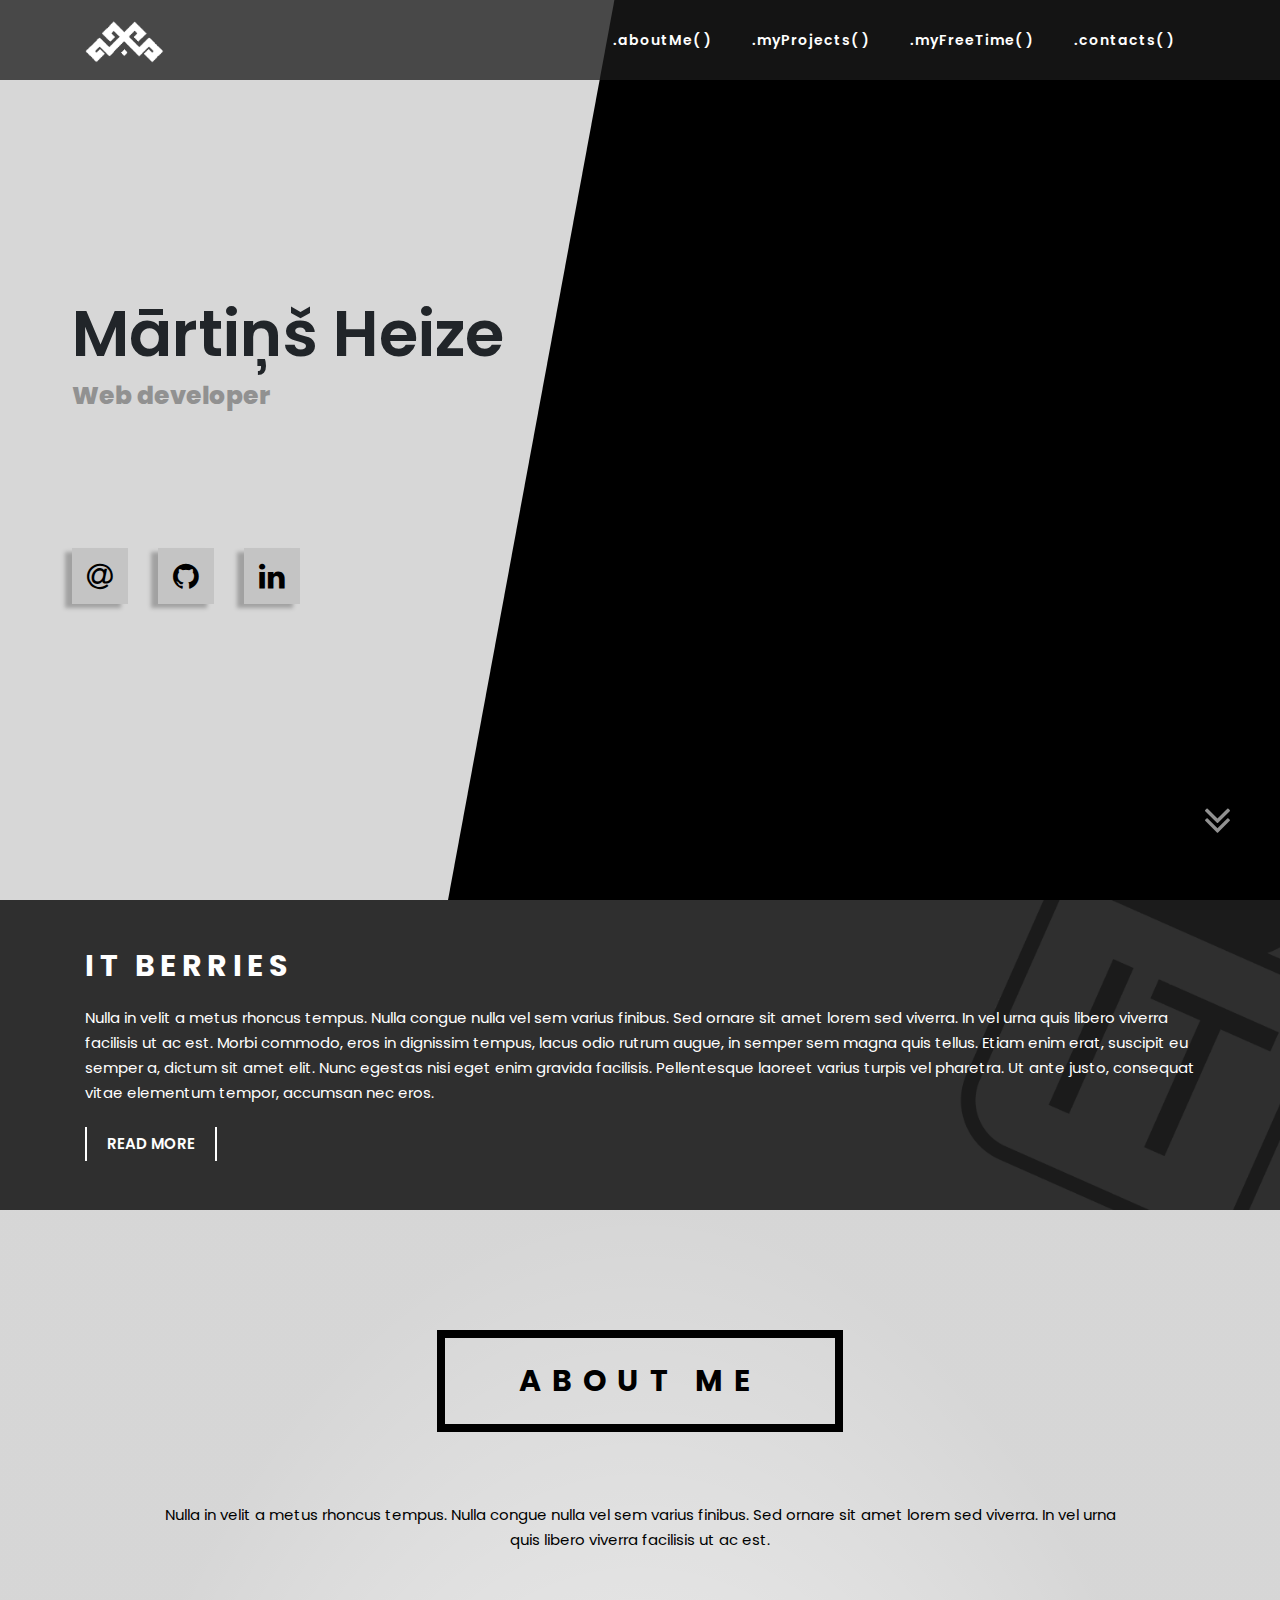
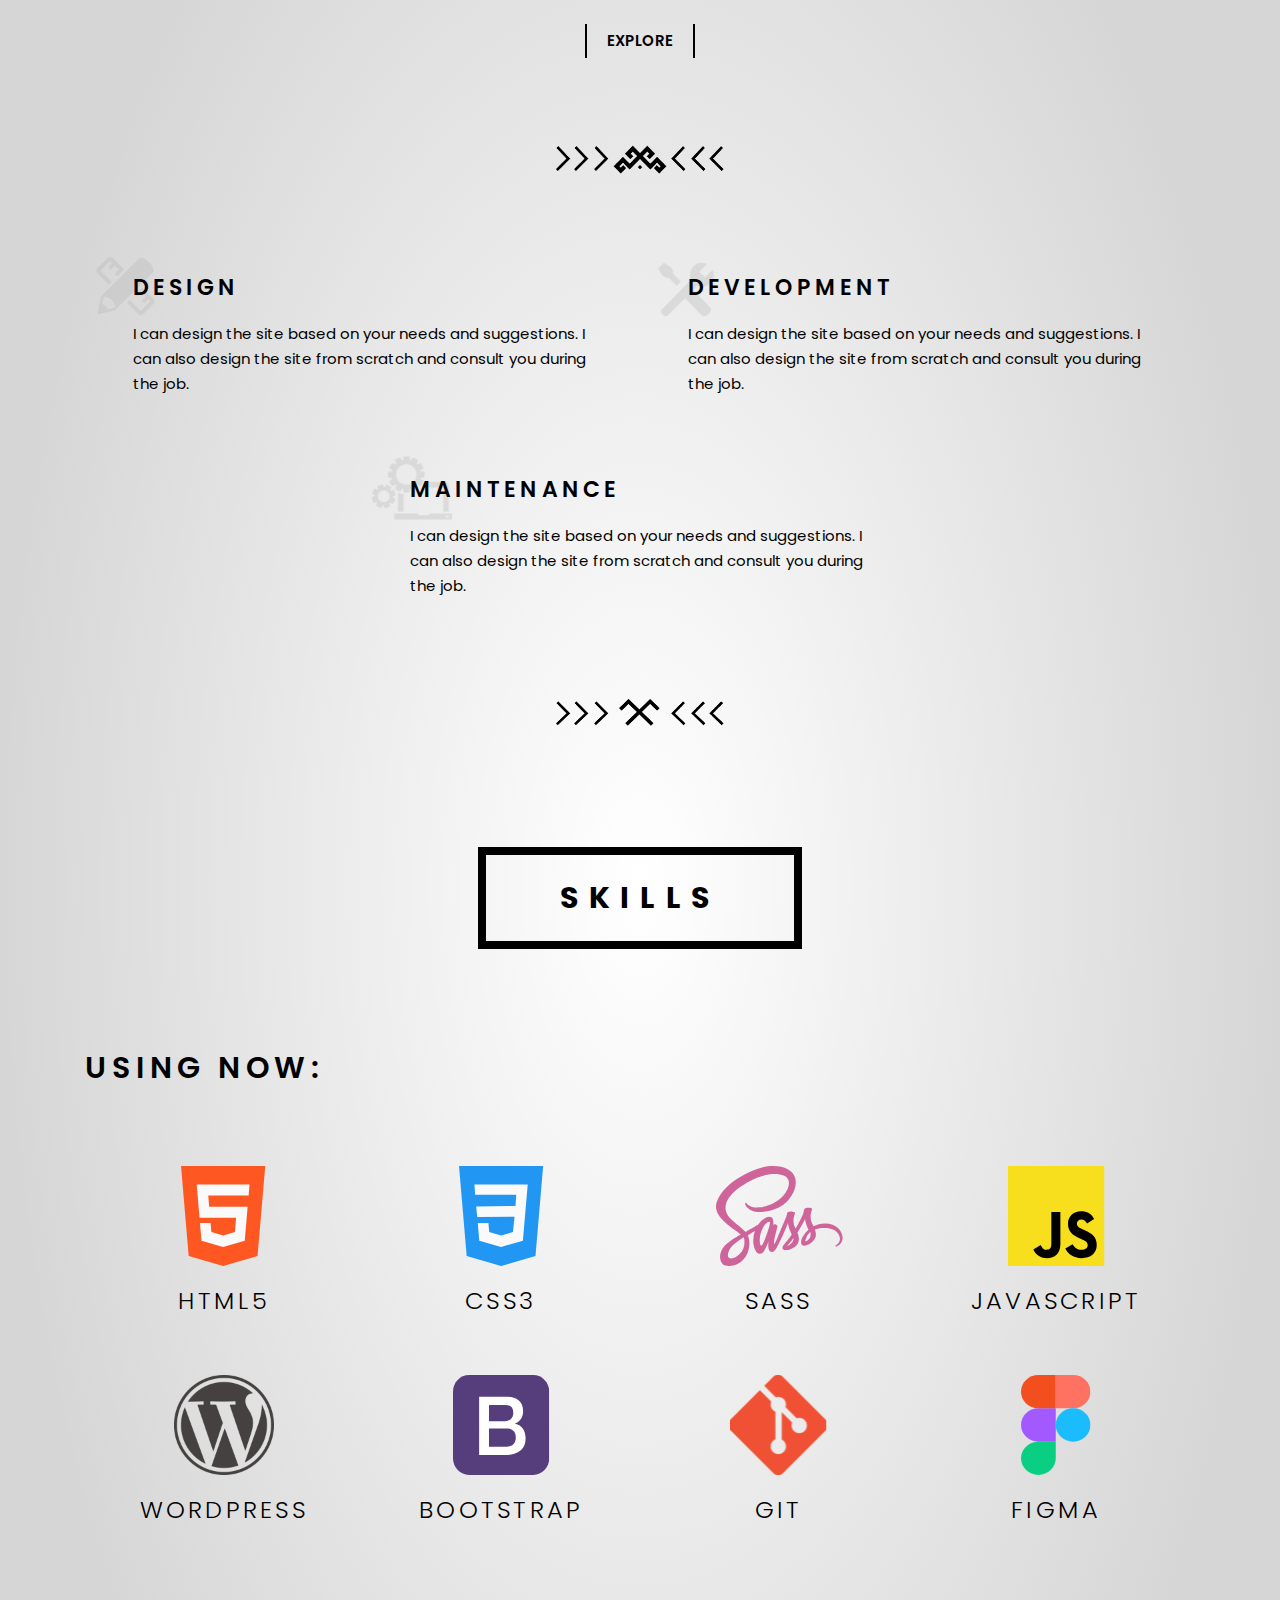
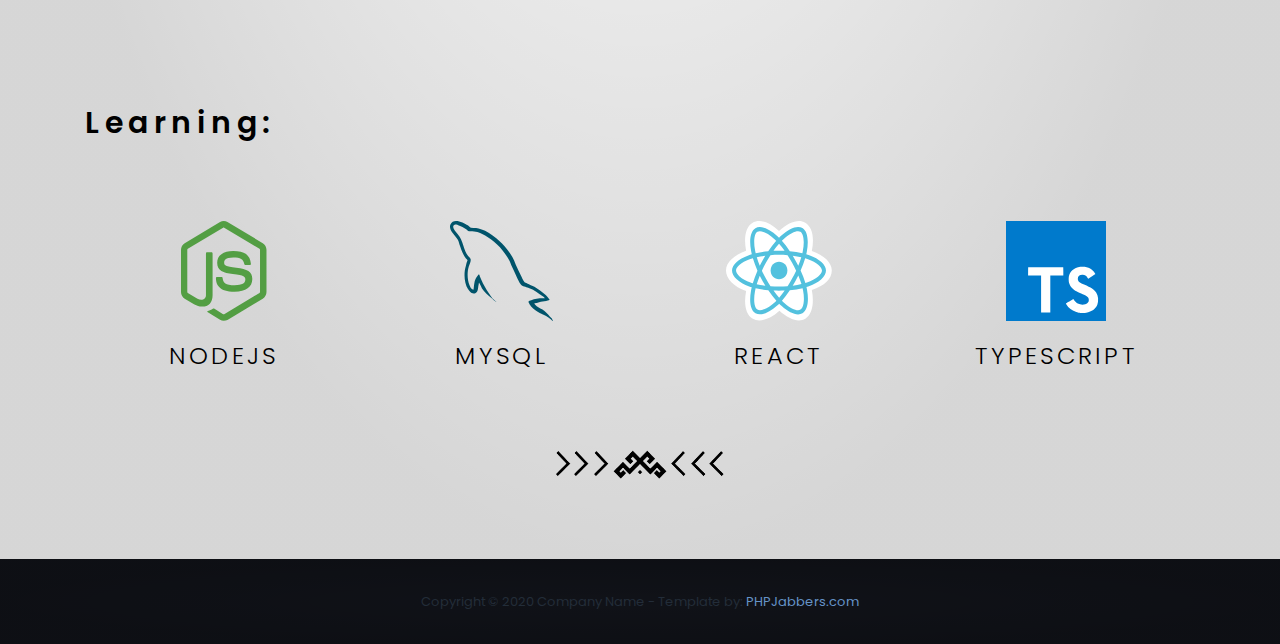
==== commit 93fc9d23: "included header with navigation in index.html, replacing include php." ====
--- a/index.html
+++ b/index.html
@@ -19,9 +19,47 @@
     
     <body>
     
-    <!-- ***** Header Area Start ***** -->
-    <?php include "page-header.php" ?>
-    <!-- ***** Header Area End ***** -->
+    <!-- ***** Preloader Start ***** -->
+    <div id="js-preloader" class="js-preloader">
+        <div class="preloader-inner">
+          <span class="dot"></span>
+          <div class="dots">
+            <span></span>
+            <span></span>
+            <span></span>
+          </div>
+        </div>
+      </div>
+      <!-- ***** Preloader End ***** -->
+      
+      
+      <!-- ***** Header Area Start ***** -->
+      <header class="header-area header-sticky">
+          <div class="container">
+              <div class="row">
+                  <div class="col-12">
+                    <nav class="main-nav">
+                        <!-- ***** Logo Start ***** -->
+                        <!-- <a href="home.php" class="logo">M<em> H</em></a> -->
+                        <a href="index.html" class="logo"><img class="logo-b" style="height: 42px;" src="assets/images/martina.png" alt=""><img class="logo-w" style="height: 42px;" src="assets/images/martina-white.png" alt=""></a>
+                        <!-- ***** Logo End ***** -->
+                        <!-- ***** Menu Start ***** -->
+                        <ul class="nav">
+                            <li><a href="about.php">.aboutMe( )</a></li>
+                            <li><a href="portfolio.php">.myProjects( )</a></li>
+                            <li><a href="freetime.php">.myFreeTime( )</a></li>
+                            <li><a href="contact.php">.contacts( )</a></li> 
+                        </ul>         
+                        <a class='menu-trigger'>
+                            <span>Menu</span>
+                        </a>
+                        <!-- ***** Menu End ***** -->
+                    </nav>
+                  </div>
+              </div>
+          </div>
+      </header>
+      <!-- ***** Header Area End ***** -->
 
     <!-- ***** Main Banner Area Start ***** -->
     <div class="main-banner header-text" id="top">
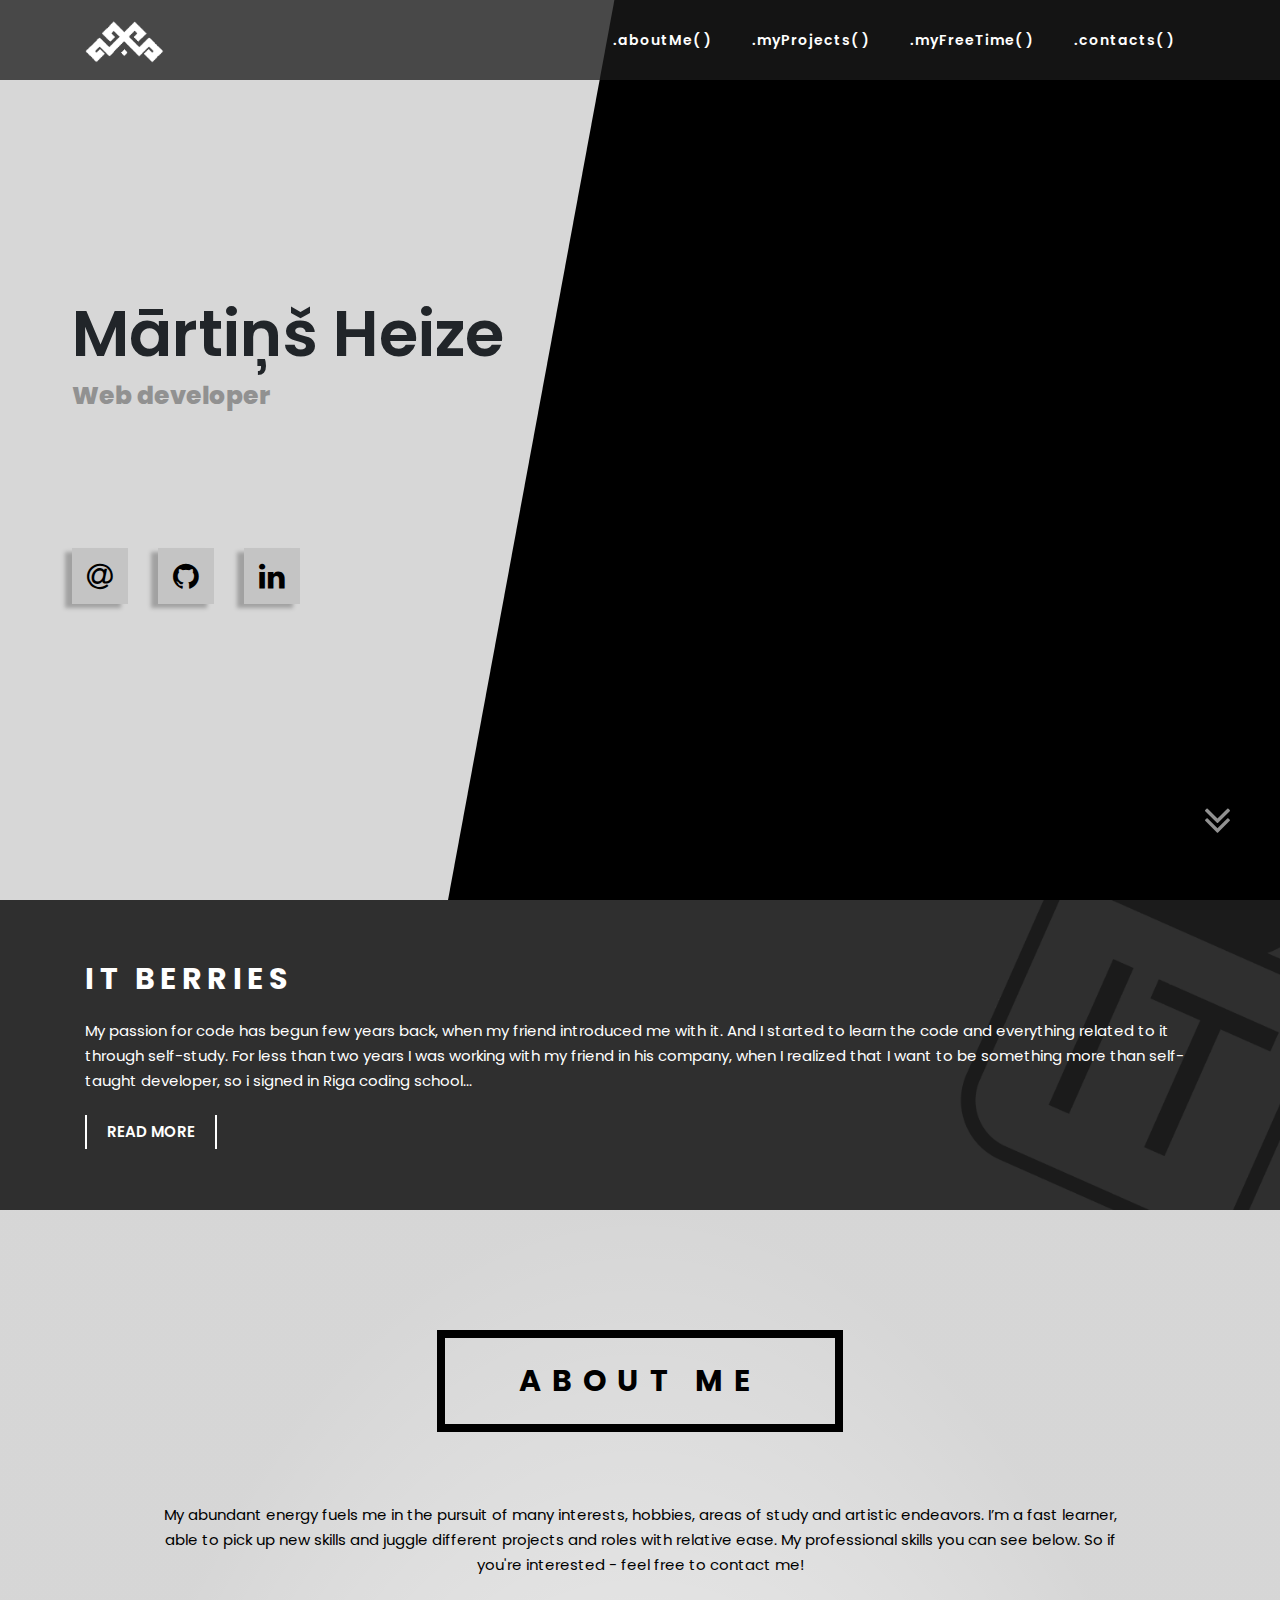
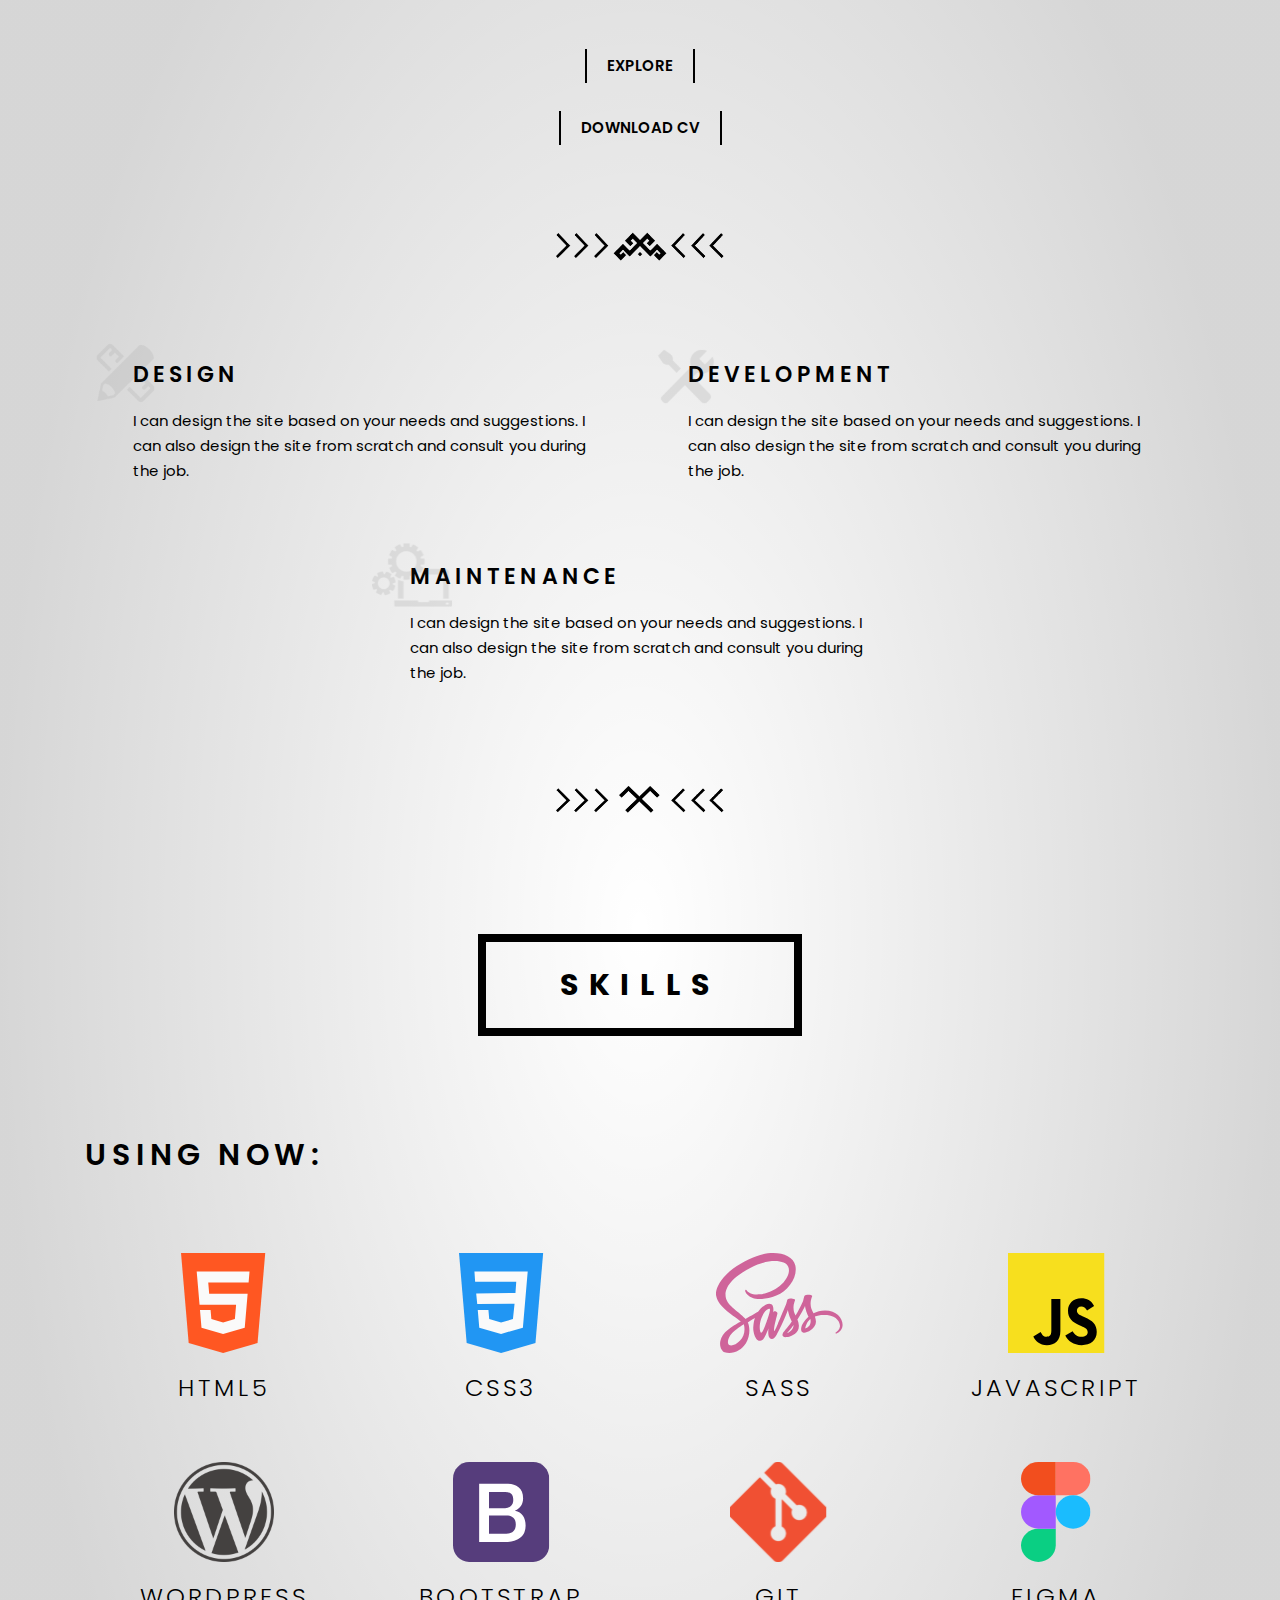
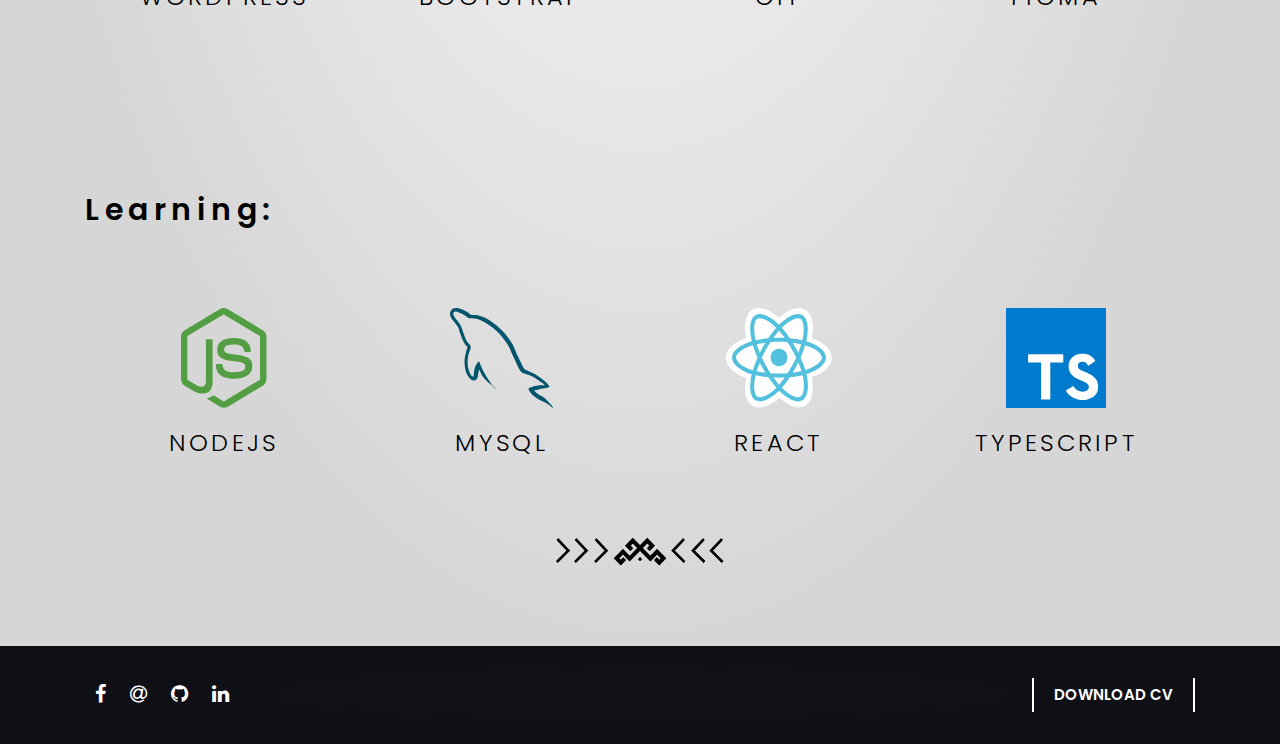
==== commit 06d8f4ec: "Media views left to do and overall pollish." ====
--- a/index.html
+++ b/index.html
@@ -1,68 +1,63 @@
 <!DOCTYPE html>
 <html lang="en">
 
-  <head>
-
-    <meta charset="utf-8">
-    <meta name="viewport" content="width=device-width, initial-scale=1, shrink-to-fit=no">
-    <link href="https://fonts.googleapis.com/css?family=Poppins:100,100i,200,200i,300,300i,400,400i,500,500i,600,600i,700,700i,800,800i,900,900i&display=swap" rel="stylesheet">
-
-    <title>M H Portfolio page</title>
-
-    <link rel="stylesheet" type="text/css" href="assets/css/bootstrap.min.css">
-
-    <link rel="stylesheet" type="text/css" href="assets/css/font-awesome.css">
-
-    <link rel="stylesheet" href="assets/css/style.css">
+    <head>
+
+        <meta charset="utf-8">
+        <meta name="viewport" content="width=device-width, initial-scale=1, shrink-to-fit=no">
+        <link href="https://fonts.googleapis.com/css?family=Poppins:100,100i,200,200i,300,300i,400,400i,500,500i,600,600i,700,700i,800,800i,900,900i&display=swap" rel="stylesheet">
+        <title>M H Portfolio page</title>
+        <link rel="stylesheet" type="text/css" href="assets/css/bootstrap.min.css">
+        <link rel="stylesheet" type="text/css" href="assets/css/font-awesome.css">
+        <link rel="stylesheet" href="assets/css/style.css">
 
     </head>
     
     <body>
-    
-    <!-- ***** Preloader Start ***** -->
-    <div id="js-preloader" class="js-preloader">
-        <div class="preloader-inner">
-          <span class="dot"></span>
-          <div class="dots">
-            <span></span>
-            <span></span>
-            <span></span>
-          </div>
+
+        <!-- ***** Preloader Start ***** -->
+        <div id="js-preloader" class="js-preloader">
+            <div class="preloader-inner">
+            <span class="dot"></span>
+            <div class="dots">
+                <span></span>
+                <span></span>
+                <span></span>
+            </div>
+            </div>
         </div>
-      </div>
-      <!-- ***** Preloader End ***** -->
-      
-      
-      <!-- ***** Header Area Start ***** -->
-      <header class="header-area header-sticky">
-          <div class="container">
-              <div class="row">
-                  <div class="col-12">
-                    <nav class="main-nav">
-                        <!-- ***** Logo Start ***** -->
-                        <!-- <a href="home.php" class="logo">M<em> H</em></a> -->
-                        <a href="index.html" class="logo"><img class="logo-b" style="height: 42px;" src="assets/images/martina.png" alt=""><img class="logo-w" style="height: 42px;" src="assets/images/martina-white.png" alt=""></a>
-                        <!-- ***** Logo End ***** -->
-                        <!-- ***** Menu Start ***** -->
-                        <ul class="nav">
-                            <li><a href="about.php">.aboutMe( )</a></li>
-                            <li><a href="portfolio.php">.myProjects( )</a></li>
-                            <li><a href="freetime.php">.myFreeTime( )</a></li>
-                            <li><a href="contact.php">.contacts( )</a></li> 
-                        </ul>         
-                        <a class='menu-trigger'>
-                            <span>Menu</span>
-                        </a>
-                        <!-- ***** Menu End ***** -->
-                    </nav>
-                  </div>
-              </div>
-          </div>
-      </header>
-      <!-- ***** Header Area End ***** -->
-
-    <!-- ***** Main Banner Area Start ***** -->
-    <div class="main-banner header-text" id="top">
+        <!-- ***** Preloader End ***** -->
+        
+        <!-- ***** Header Area Start ***** -->
+        <header class="header-area header-sticky">
+            <div class="container">
+                <div class="row">
+                    <div class="col-12">
+                        <nav class="main-nav">
+                            <!-- ***** Logo Start ***** -->
+                            <!-- <a href="home.php" class="logo">M<em> H</em></a> -->
+                            <a href="index.html" class="logo"><img class="logo-b" style="height: 42px;" src="assets/images/martina.png" alt=""><img class="logo-w" style="height: 42px;" src="assets/images/martina-white.png" alt=""></a>
+                            <!-- ***** Logo End ***** -->
+                            <!-- ***** Menu Start ***** -->
+                            <ul class="nav">
+                                <li><a href="about.html">.aboutMe( )</a></li>
+                                <li><a href="portfolio.html">.myProjects( )</a></li>
+                                <li><a href="freetime.html">.myFreeTime( )</a></li>
+                                <li><a href="contact.html">.contacts( )</a></li> 
+                            </ul>         
+                            <a class='menu-trigger'>
+                                <span>Menu</span>
+                            </a>
+                            <!-- ***** Menu End ***** -->
+                        </nav>
+                    </div>
+                </div>
+            </div>
+        </header>
+        <!-- ***** Header Area End ***** -->
+
+        <!-- ***** Main Banner Area Start ***** -->
+        <div class="main-banner header-text" id="top">
             <div class="left">
                 <div>
                     <h1>Mārtiņš Heize</h2>
@@ -80,159 +75,163 @@
                     </div>
                 </div>
             </div>
-          
-            <div class="right" id="right">
-            </div>
-    </div>
-    <!-- ***** Main Banner Area End ***** -->
-
-    <!-- ***** Small about area ***** -->
-    <section class="section home-description">
-        <div class="container">
-            <h2>IT BERRIES</h2>
-            <p>Nulla in velit a metus rhoncus tempus. Nulla congue nulla vel sem varius finibus. Sed ornare sit amet lorem sed viverra. In vel urna quis libero viverra facilisis ut ac est. Morbi commodo, eros in dignissim tempus, lacus odio rutrum augue, in semper sem magna quis tellus. Etiam enim erat, suscipit eu semper a, dictum sit amet elit. Nunc egestas nisi eget enim gravida facilisis. Pellentesque laoreet varius turpis vel pharetra. Ut ante justo, consequat vitae elementum tempor, accumsan nec eros. </p>
-             <div class="my-button button-light">
-                <a href="about.php">Read more</a>
-             </div>
+            <div class="right" id="right"></div>
         </div>
-    </section>
-    <!-- ***** Small about area end ***** -->
-
-    <section class="section gradient-bg home-about">
-        <div class="container">
-            <div class="about-me">
-                <h2>About me</h2>
-                <p>Nulla in velit a metus rhoncus tempus. Nulla congue nulla vel sem varius finibus. Sed ornare sit amet lorem sed viverra. In vel urna quis libero viverra facilisis ut ac est.</p>
-                <div class="my-button button-dark">
-                    <a href="about.php">Explore</a>
-                </div>
-            </div>
-
-            <img class="separator-black" src="assets/images/mans-martina.png" alt="">
-               
-            <div class="capabilities">
-                <div class="dubble-group">
+        <!-- ***** Main Banner Area End ***** -->
+
+        <!-- ***** Small about area ***** -->
+        <section class="section home-description">
+            <div class="container">
+                <h2>IT BERRIES</h2>
+                <p>My passion for code has begun few years back, when my friend introduced me with it. And I started to learn the code and everything related to it through self-study. For less than two years I was working with my friend in his company, when I realized that I want to be something more than self-taught developer, so i  signed in Riga coding school...</p>
+                <div class="my-button button-light">
+                    <a href="about.php">Read more</a>
+                </div>
+            </div>
+        </section>
+        <!-- ***** Small about area end ***** -->
+
+        <!-- ***** About area Start ***** -->
+        <section class="section gradient-bg home-about">
+            <div class="container">
+                <div class="about-me">
+                    <h2>About me</h2>
+                    <p>My abundant energy fuels me in the pursuit of many interests, hobbies, areas of study and artistic endeavors. I’m a fast learner, able to pick up new skills and juggle different projects and roles with relative ease. My professional skills you can see below. So if you're interested - feel free to contact me!</p>
+                    <div class="my-button button-dark">
+                        <a href="#" onclick="myScroll(event)">Explore</a>
+                    </div>
+                    <br>
+                    <div class="my-button button-dark">
+                        <a href="/assets/CV_Martins_Heize.pdf" download>Download CV</a>
+                    </div>
+                </div>
+                <img class="separator-black" src="assets/images/mans-martina.png" alt="">
+                <div class="capabilities">
+                    <div class="dubble-group">
+                        <div class="group">
+                            <img src="assets/images/tool-1.svg" alt="">
+                            <h3>Design</h3>
+                            <p>I can design the site based on your needs and suggestions. I can also design the site from scratch and consult you during the job.</p>
+                        </div>
+                        <div class="group">
+                            <img src="assets/images/tool-2.svg" alt="">
+                            <h3>Development</h3>
+                            <p>I can design the site based on your needs and suggestions. I can also design the site from scratch and consult you during the job.</p>
+                        </div>
+                    </div>
                     <div class="group">
-                        <img src="assets/images/tool-1.svg" alt="">
-                        <h3>Design</h3>
+                        <img src="assets/images/tool-3.svg" alt="">
+                        <h3>Maintenance</h3>
                         <p>I can design the site based on your needs and suggestions. I can also design the site from scratch and consult you during the job.</p>
                     </div>
-                    <div class="group">
-                        <img src="assets/images/tool-2.svg" alt="">
-                        <h3>Development</h3>
-                        <p>I can design the site based on your needs and suggestions. I can also design the site from scratch and consult you during the job.</p>
-                    </div>
-                </div>
-                <div class="group">
-                    <img src="assets/images/tool-3.svg" alt="">
-                    <h3>Maintenance</h3>
-                    <p>I can design the site based on your needs and suggestions. I can also design the site from scratch and consult you during the job.</p>
-                </div>
-            </div>
-         
-            <img class="separator-black" src="assets/images/mans-jumis.png" alt="">
-
-            <div class="skills">
-                <h2>Skills</h2>
-
-                <div class="skills-header">USING NOW:</div>
-                <div class="skills-container">
-                    <div class="skill">
-                        <img src="assets/images/html.svg" alt="">
-                        <h4 class="skill-name">html5</h4>
-                    </div>
-                    <div class="skill">
-                        <img src="assets/images/css.svg" alt="">
-                        <h4 class="skill-name">css3</h4>
-                    </div>
-                    <div class="skill">
-                        <img src="assets/images/sass.svg" alt="">
-                        <h4 class="skill-name">sass</h4>
-                    </div>
-                    <div class="skill">
-                        <img src="assets/images/js.svg" alt="">
-                        <h4 class="skill-name">Javascript</h4>
-                    </div>
-                    <div class="skill">
-                        <img src="assets/images/wp.png" alt="">
-                        <h4 class="skill-name">Wordpress</h4>
-                    </div>
-                    <div class="skill">
-                        <img src="assets/images/bootstrap-1.svg" alt="">
-                        <h4 class="skill-name">Bootstrap</h4>
-                    </div>
-                    <div class="skill">
-                        <img src="assets/images/git.svg" alt="">
-                        <h4 class="skill-name">Git</h4>
-                    </div>
-                    <div class="skill">
-                        <img src="assets/images/figma.svg" alt="">
-                        <h4 class="skill-name">Figma</h4>
-                    </div>
-                </div>
-                <div class="skills-header">Learning:</div>
-                <div class="skills-container">
-                    <div class="skill">
-                        <img src="assets/images/nodejs.svg" alt="">
-                        <h4 class="skill-name">nodejs</h4>
-                    </div>
-                    <div class="skill">
-                        <img src="assets/images/mysql.svg" alt="">
-                        <h4 class="skill-name">MySQL</h4>
-                    </div>
-                    <div class="skill">
-                        <img src="assets/images/react.svg" alt="">
-                        <h4 class="skill-name">React</h4>
-                    </div>
-                    <div class="skill">
-                        <img src="assets/images/ts.svg" alt="">
-                        <h4 class="skill-name">Typescript</h4>
-                    </div>
-                </div>    
-            </div>
-            <img class="separator-black" src="assets/images/mans-martina.png" alt="">
+                </div>
+                <img class="separator-black" src="assets/images/mans-jumis.png" alt="">
+                <div class="skills" id="my-skills">
+                    <h2>Skills</h2>
+                    <div class="skills-header">USING NOW:</div>
+                    <div class="skills-container">
+                        <div class="skill">
+                            <img src="assets/images/html.svg" alt="">
+                            <h4 class="skill-name">html5</h4>
+                        </div>
+                        <div class="skill">
+                            <img src="assets/images/css.svg" alt="">
+                            <h4 class="skill-name">css3</h4>
+                        </div>
+                        <div class="skill">
+                            <img src="assets/images/sass.svg" alt="">
+                            <h4 class="skill-name">sass</h4>
+                        </div>
+                        <div class="skill">
+                            <img src="assets/images/js.svg" alt="">
+                            <h4 class="skill-name">Javascript</h4>
+                        </div>
+                        <div class="skill">
+                            <img src="assets/images/wp.png" alt="">
+                            <h4 class="skill-name">Wordpress</h4>
+                        </div>
+                        <div class="skill">
+                            <img src="assets/images/bootstrap-1.svg" alt="">
+                            <h4 class="skill-name">Bootstrap</h4>
+                        </div>
+                        <div class="skill">
+                            <img src="assets/images/git.svg" alt="">
+                            <h4 class="skill-name">Git</h4>
+                        </div>
+                        <div class="skill">
+                            <img src="assets/images/figma.svg" alt="">
+                            <h4 class="skill-name">Figma</h4>
+                        </div>
+                    </div>
+                    <div class="skills-header">Learning:</div>
+                    <div class="skills-container">
+                        <div class="skill">
+                            <img src="assets/images/nodejs.svg" alt="">
+                            <h4 class="skill-name">nodejs</h4>
+                        </div>
+                        <div class="skill">
+                            <img src="assets/images/mysql.svg" alt="">
+                            <h4 class="skill-name">MySQL</h4>
+                        </div>
+                        <div class="skill">
+                            <img src="assets/images/react.svg" alt="">
+                            <h4 class="skill-name">React</h4>
+                        </div>
+                        <div class="skill">
+                            <img src="assets/images/ts.svg" alt="">
+                            <h4 class="skill-name">Typescript</h4>
+                        </div>
+                    </div>    
+                </div>
+                <img class="separator-black" src="assets/images/mans-martina.png" alt="">
+            </div>
+        </section> 
+        <!-- ***** About area end ***** -->
+
+        <!-- ***** Down button Start ***** -->
+        <div id="click" class="down">
+            <a href="#">
+                <i class="icon-to-change fa fa-angle-double-down"></i>
+            </a>
         </div>
-    </section> 
-
-    <!-- ***** Down button Start ***** -->
-    <div id="click" class="down">
-        <a href="#">
-            <i class="icon-to-change fa fa-angle-double-down"></i>
-        </a>
-    </div>
-    <!-- ***** Down button End ***** -->
-
-    <!-- ***** Footer Start ***** -->
-    <footer>
-        <div class="container">
-            <div class="row">
-                <div class="col-lg-12">
-                    <p>
-                        Copyright © 2020 Company Name
-                        - Template by: <a href="https://www.phpjabbers.com/">PHPJabbers.com</a>
-                    </p>
-                </div>
-            </div>
-        </div>
-    </footer>
-
-    <!-- jQuery -->
-    <script src="assets/js/jquery-2.1.0.min.js"></script>
-
-    <!-- Bootstrap -->
-    <script src="assets/js/popper.js"></script>
-    <script src="assets/js/bootstrap.min.js"></script>
-
-    <!-- Plugins -->
-    <script src="assets/js/scrollreveal.min.js"></script>
-    <script src="assets/js/waypoints.min.js"></script>
-    <script src="assets/js/jquery.counterup.min.js"></script>
-    <script src="assets/js/imgfix.min.js"></script> 
-    <script src="assets/js/mixitup.js"></script> 
-    <script src="assets/js/accordions.js"></script>
-    
-    <!-- Global Init -->
-    <script src="assets/js/custom.js"></script>
-
-  </body>
+        <!-- ***** Down button End ***** -->
+
+        <!-- ***** Footer Start ***** -->
+        <footer>
+            <div class="container">
+                <div class="row">
+                    <div class="col-lg-12">
+                        <p class="footer-p">
+                            <a href="https://www.facebook.com/martins.heize.5" target="_blank"><i class="fa fa-facebook"></i></a>
+                            <a href="mailto: truu.martins@gmail.com" target="_blank"><i class="fa fa-at"></i></a>
+                            <a href="https://github.com/RojalFamine" target="_blank"><i class="fa fa-github"></i></a>
+                            <a href="https://www.linkedin.com/in/m%C4%81rti%C5%86%C5%A1-heize-530124160/" target="_blank"><i class="fa fa-linkedin"></i></a>
+                        </p>
+                        <div class="my-button button-light">
+                            <a href="/assets/CV_Martins_Heize.pdf" download>Download CV</a>
+                        </div>
+                    </div>
+                </div>
+            </div>
+        </footer>
+
+        <!-- jQuery -->
+        <script src="assets/js/jquery-2.1.0.min.js"></script>
+
+        <!-- Bootstrap -->
+        <script src="assets/js/popper.js"></script>
+        <script src="assets/js/bootstrap.min.js"></script>
+
+        <!-- Plugins -->
+        <script src="assets/js/scrollreveal.min.js"></script>
+        <script src="assets/js/waypoints.min.js"></script>
+        <script src="assets/js/jquery.counterup.min.js"></script>
+        <script src="assets/js/imgfix.min.js"></script> 
+        <script src="assets/js/mixitup.js"></script> 
+        <script src="assets/js/accordions.js"></script>
+        
+        <!-- Global Init -->
+        <script src="assets/js/custom.js"></script>
+
+    </body>
 </html>--- a/assets/css/style.css
+++ b/assets/css/style.css
@@ -345,6 +345,10 @@
   color: #919191;
 }
 
+.down a:hover .icon-to-change {
+  color: #6593c8;
+}
+
 /* 
 ---------------------------------------------
 header
@@ -853,6 +857,77 @@
 
 /*
 ---------------------------------------------
+My free time
+---------------------------------------------
+*/
+.carousel-inner .carousel-img {
+  height: 700px;
+  background-repeat: no-repeat !important;
+  background-size: cover !important;
+  background-position: center center !important;
+}
+
+.carousel-control-next, .carousel-control-prev {
+  background: transparent;
+  border: 0;
+  height: 700px;
+}
+
+.carousel-caption {
+  position: unset;
+  width: 80%;
+  margin: 10px auto 50px;
+}
+
+.carousel-caption h3 {
+  padding-bottom: 20px;
+}
+
+.carousel-caption p {
+  text-align: left;
+}
+
+.comments_section h3 {
+  margin: 50px auto 0;
+  -ms-flex-item-align: start;
+      align-self: flex-start;
+  width: 80%;
+}
+
+.comments_section .comment_form {
+  display: -webkit-box;
+  display: -ms-flexbox;
+  display: flex;
+  -webkit-box-orient: vertical;
+  -webkit-box-direction: normal;
+      -ms-flex-direction: column;
+          flex-direction: column;
+  -webkit-box-align: center;
+      -ms-flex-align: center;
+          align-items: center;
+}
+
+.comments_section .comment_form textarea {
+  line-height: 26px;
+}
+
+.comment__item {
+  background: #C4C4C4;
+  -webkit-box-shadow: -7px 4px 4px rgba(0, 0, 0, 0.25);
+          box-shadow: -7px 4px 4px rgba(0, 0, 0, 0.25);
+  border-radius: 5px;
+  margin-bottom: 20px;
+  border: 0;
+  padding: .75rem 1.25rem;
+}
+
+.comments-block {
+  width: 80%;
+  margin: 50px auto;
+}
+
+/*
+---------------------------------------------
 About
 ---------------------------------------------
 */
@@ -867,6 +942,10 @@
   color: #fff;
   margin-bottom: 70px;
   text-align: center;
+}
+
+.about-main-text {
+  margin-bottom: 50px;
 }
 
 .home-about > .container {
@@ -1040,6 +1119,30 @@
   background: url("../images/balticvcsummit2018.jpg");
 }
 
+#my-pages .page-item5 {
+  background: url("../images/linkedin_screen.png");
+}
+
+#my-pages .page-item6 {
+  background: url("../images/todo_screen.png");
+}
+
+#my-pages .page-item7 {
+  background: url("../images/tictactoeJQ_screen.png");
+}
+
+#my-pages .page-item8 {
+  background: url("../images/comment_screen.png");
+}
+
+#my-pages .page-item9 {
+  background: url("../images/books_screen.png");
+}
+
+#my-pages .page-item10 {
+  background: url("../images/php_games_screen.png");
+}
+
 .pages-field {
   display: -ms-grid;
   display: grid;
@@ -1068,6 +1171,7 @@
   position: relative;
   background-repeat: no-repeat;
   background-size: cover;
+  background-position: center center;
   -webkit-box-shadow: 0px 0px 15px rgba(0, 0, 0, 0.1);
           box-shadow: 0px 0px 15px rgba(0, 0, 0, 0.1);
   margin: 20px;
@@ -1143,6 +1247,13 @@
   transition: 1.2s;
 }
 
+#my-pages .page-item .down-content p {
+  color: #fff;
+  opacity: 0;
+  -webkit-transition: 1.2s;
+  transition: 1.2s;
+}
+
 #my-pages .page-item .down-content .my-button {
   opacity: 0;
   -webkit-transition: 1.2s;
@@ -1163,10 +1274,33 @@
   transition: 1.2s;
 }
 
+#my-pages .page-item .down-content:hover p {
+  opacity: 1;
+  -webkit-transition: 1.2s;
+  transition: 1.2s;
+}
+
 #my-pages .page-item .down-content:hover .my-button {
   opacity: 1;
   -webkit-transition: 1.2s;
   transition: 1.2s;
+}
+
+.work-header {
+  margin: 50px 20px 20px;
+  font-weight: 600;
+  font-size: 30px;
+  line-height: 37px;
+  display: -webkit-box;
+  display: -ms-flexbox;
+  display: flex;
+  -ms-flex-item-align: start;
+      align-self: flex-start;
+  letter-spacing: 0.18538em;
+  color: #fff;
+  -ms-grid-column: 1;
+  -ms-grid-column-span: 2;
+  grid-column: 1/3;
 }
 
 /* 
@@ -1519,17 +1653,34 @@
 }
 
 footer p {
-  color: #232d39;
-  font-size: 13px;
+  height: -webkit-fit-content;
+  height: -moz-fit-content;
+  height: fit-content;
 }
 
 footer p a {
   cursor: pointer;
-  color: #6593c8;
+  color: #fff;
+  -webkit-transition: 1.2s;
+  transition: 1.2s;
+  font-size: 20px;
+  padding: 10px;
 }
 
 footer p a:hover {
   color: #6593c8;
+}
+
+footer .col-lg-12 {
+  display: -webkit-box;
+  display: -ms-flexbox;
+  display: flex;
+  -webkit-box-pack: justify;
+      -ms-flex-pack: justify;
+          justify-content: space-between;
+  -webkit-box-align: center;
+      -ms-flex-align: center;
+          align-items: center;
 }
 
 /* 
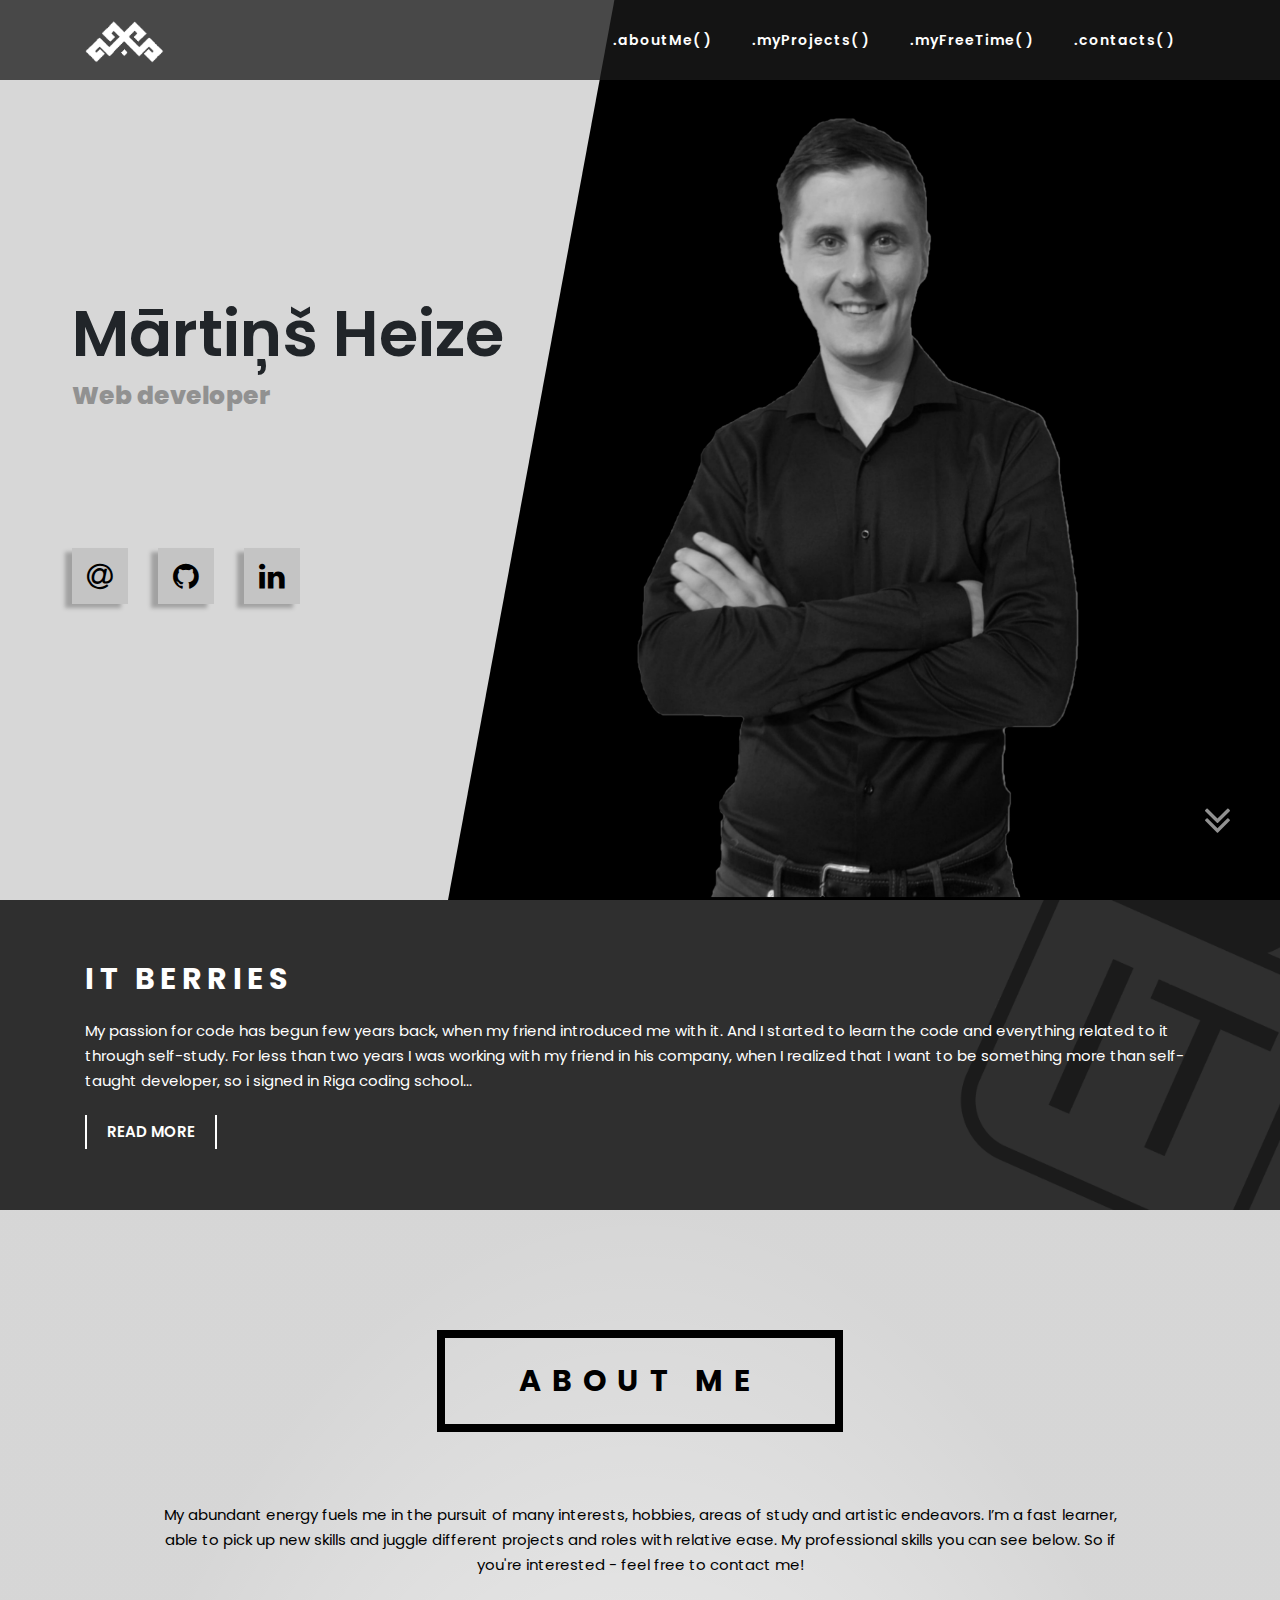
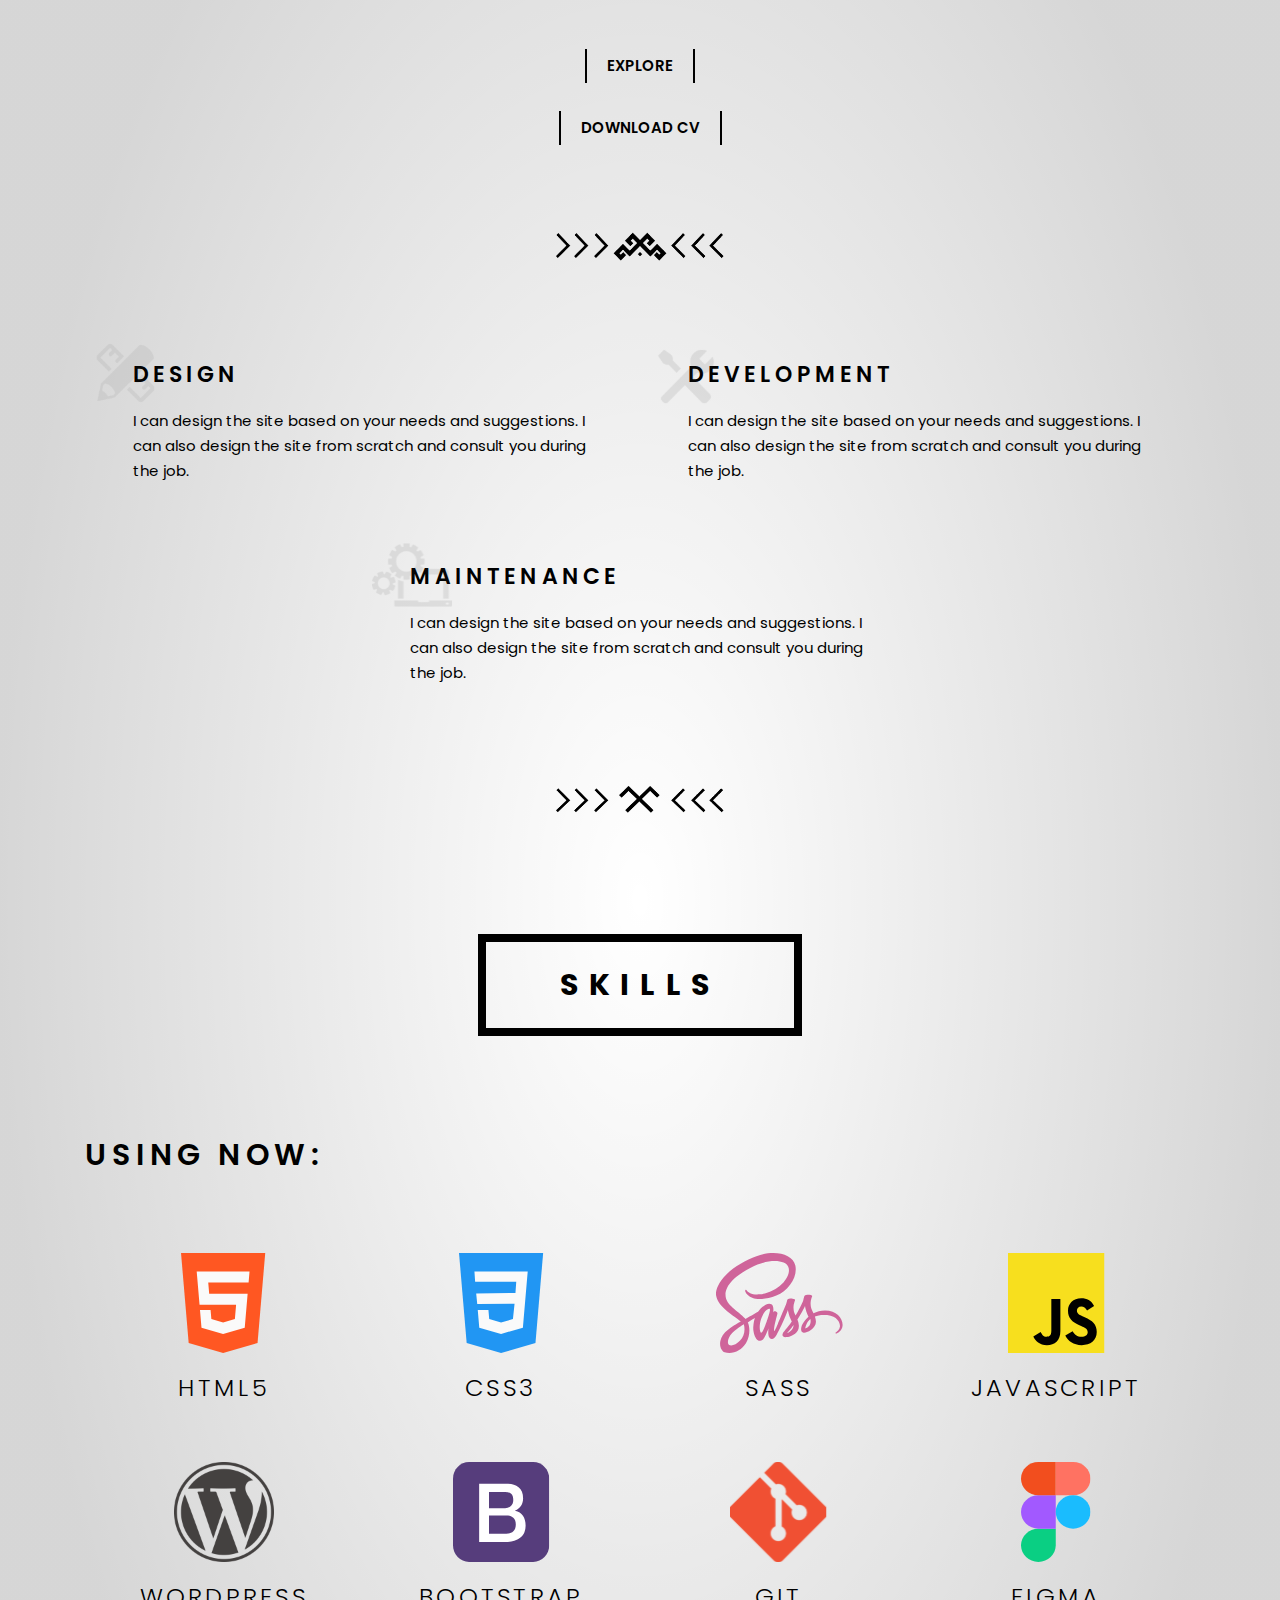
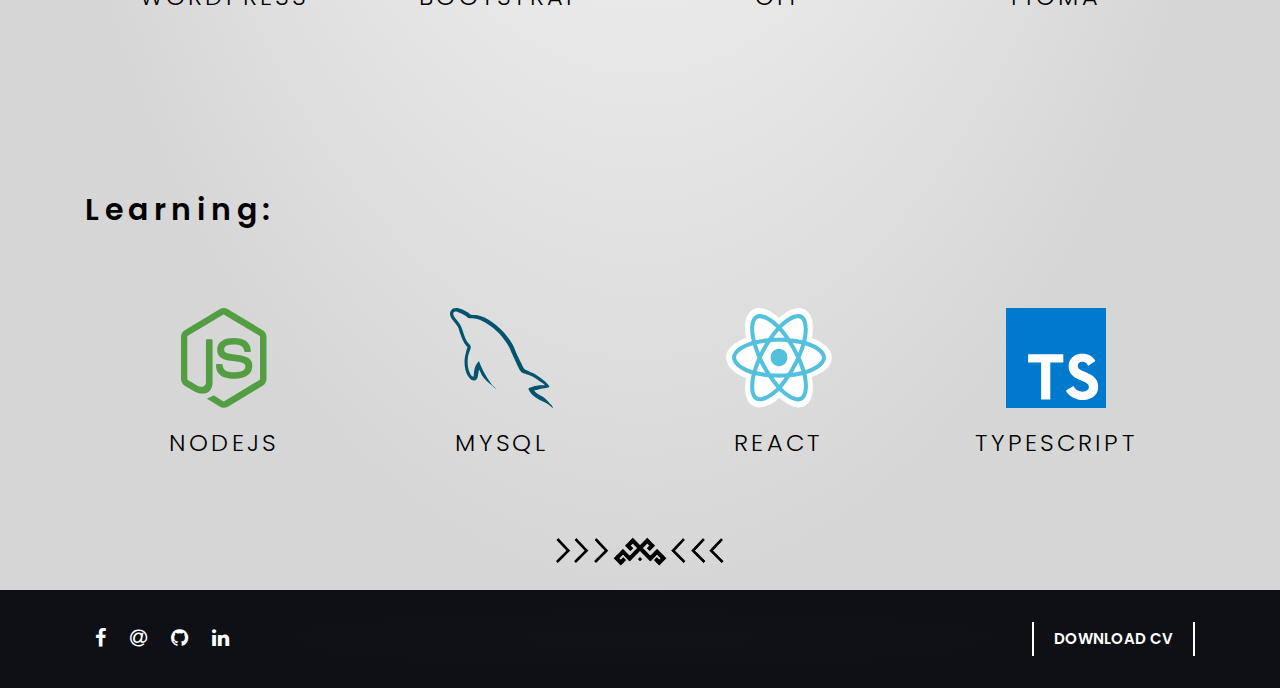
==== commit 8f30b8d9: "media kinda done. maybe all done, exept contact form not working" ====
--- a/index.html
+++ b/index.html
@@ -75,7 +75,7 @@
                     </div>
                 </div>
             </div>
-            <div class="right" id="right"></div>
+            <div class="right" id="right"><img src="assets/images/main_b_pic.png" alt=""></div>
         </div>
         <!-- ***** Main Banner Area End ***** -->
 
@@ -184,6 +184,7 @@
                     </div>    
                 </div>
                 <img class="separator-black" src="assets/images/mans-martina.png" alt="">
+                <br>
             </div>
         </section> 
         <!-- ***** About area end ***** -->
--- a/assets/css/style.css
+++ b/assets/css/style.css
@@ -588,7 +588,7 @@
     opacity: 1;
   }
   .header-area {
-    background-color: #f7f7f7;
+    background-color: #0f1117a8;
     padding: 0px 15px;
     height: 80px;
     -webkit-box-shadow: none;
@@ -752,6 +752,15 @@
 }
 
 .main-banner .right {
+  display: -webkit-box;
+  display: -ms-flexbox;
+  display: flex;
+  -webkit-box-align: end;
+      -ms-flex-align: end;
+          align-items: flex-end;
+  -webkit-box-pack: center;
+      -ms-flex-pack: center;
+          justify-content: center;
   width: 65%;
   background: #000;
   -webkit-clip-path: polygon(20% 0%, 100% 0, 100% 100%, 0% 100%);
@@ -760,6 +769,10 @@
   right: 0;
   bottom: 0;
   height: 100%;
+}
+
+.main-banner .right img {
+  height: 88%;
 }
 
 @-webkit-keyframes bounce-1 {
@@ -926,6 +939,10 @@
   margin: 50px auto;
 }
 
+.template {
+  display: none;
+}
+
 /*
 ---------------------------------------------
 About
@@ -946,10 +963,6 @@
 
 .about-main-text {
   margin-bottom: 50px;
-}
-
-.home-about > .container {
-  padding-bottom: 80px;
 }
 
 .about-me {
@@ -1810,6 +1823,352 @@
   #contact-us .contact-form #contact {
     padding: 30px;
   }
+  .main-banner .left {
+    z-index: 1;
+    position: absolute;
+    width: 100%;
+    -webkit-clip-path: polygon(0% 36%, 100% 0%, 100% 100%, 0% 100%);
+            clip-path: polygon(0% 36%, 100% 0%, 100% 100%, 0% 100%);
+    height: 300px;
+    -webkit-box-pack: end;
+        -ms-flex-pack: end;
+            justify-content: flex-end;
+    bottom: 0;
+    background: #d7d7d74a;
+  }
+  .main-banner .right {
+    width: 100%;
+    -webkit-clip-path: unset;
+            clip-path: unset;
+  }
+  .main-banner .left > div {
+    display: -ms-grid;
+    display: grid;
+    -ms-grid-columns: 3fr 1fr;
+        grid-template-columns: 3fr 1fr;
+    width: 100%;
+    justify-items: center;
+    -webkit-box-align: center;
+        -ms-flex-align: center;
+            align-items: center;
+  }
+  .main-banner .left h1 {
+    -ms-grid-column: 1;
+    -ms-grid-column-span: 1;
+    grid-column: 1/2;
+    -ms-flex-item-align: end;
+        -ms-grid-row-align: end;
+        align-self: end;
+    color: #fff;
+  }
+  .main-banner .left p {
+    -ms-grid-column: 1;
+    -ms-grid-column-span: 1;
+    grid-column: 1/2;
+    margin-bottom: auto;
+  }
+  .main-banner .left .social-links {
+    -webkit-box-orient: vertical;
+    -webkit-box-direction: normal;
+        -ms-flex-direction: column;
+            flex-direction: column;
+    -ms-grid-row: 1;
+    -ms-grid-row-span: 2;
+    grid-row: 1/3;
+    -ms-grid-column: 2;
+    -ms-grid-column-span: 1;
+    grid-column: 2/3;
+  }
+  .social-links .icon-box {
+    margin-right: unset;
+    margin-bottom: 20px;
+    border-radius: 5px;
+  }
+}
+
+@media (max-width: 1100px) {
+  .main-banner .left h1 {
+    font-size: 3rem;
+  }
+  .group {
+    padding: 10px;
+  }
+  #my-pages .page-item {
+    height: 280px;
+  }
+  #my-pages .page-item .down-content {
+    height: 280px;
+  }
+  .carousel-inner .carousel-img {
+    height: 450px;
+  }
+  .carousel-control-next, .carousel-control-prev {
+    height: 450px;
+  }
+  #my-pages .page-item:hover:after {
+    bottom: -278px;
+  }
+}
+
+@media (min-width: 992px) {
+  .header-sticky .container {
+    max-width: 1140px;
+  }
+}
+
+@media (max-width: 992px) {
+  body .home-description {
+    background-position-x: right;
+  }
+}
+
+@media (max-width: 768px) {
+  .pages-field {
+    display: -webkit-box;
+    display: -ms-flexbox;
+    display: flex;
+    -webkit-box-orient: vertical;
+    -webkit-box-direction: normal;
+        -ms-flex-direction: column;
+            flex-direction: column;
+    padding: 0 20px;
+  }
+  .skills .skills-container {
+    -ms-grid-columns: 1fr 1fr;
+        grid-template-columns: 1fr 1fr;
+  }
+  #my-links .social-links {
+    width: 80%;
+  }
+  .social-links .icon-box a {
+    border-radius: 5px;
+  }
+  .my-input, .my-area {
+    width: 80%;
+  }
+  .contact-form .my-input.button-dark:hover:before {
+    width: 96%;
+  }
+  .contact-form .my-input.my-button::before {
+    right: 11px;
+  }
+  .contact-form .my-input.button-dark:hover:after {
+    width: 10.5%;
+  }
+  .contact-form .my-input.my-button::after {
+    top: -60px;
+  }
+  .contact-form .my-area.button-dark:hover:before {
+    width: 95.5%;
+  }
+  .contact-form .my-area.my-button::before {
+    right: 12px;
+  }
+  .contact-form .my-area.button-dark:hover:after {
+    width: 22.5%;
+  }
+  .contact-form .my-area.my-button::after {
+    top: -93px;
+  }
+}
+
+@media (max-width: 500px) {
+  .about .cta-content {
+    -webkit-box-pack: end;
+        -ms-flex-pack: end;
+            justify-content: flex-end;
+  }
+  .cta-content {
+    height: 420px;
+  }
+  .main-banner .left h1 {
+    font-size: 2.3rem;
+  }
+  body .home-description {
+    height: -webkit-fit-content;
+    height: -moz-fit-content;
+    height: fit-content;
+    padding: 20px 10px;
+    background-position-x: right;
+  }
+  .down {
+    display: none;
+  }
+  h2 {
+    font-size: 24px;
+    padding: 20px 50px;
+    margin-top: 76px;
+  }
+  .about-me p {
+    margin: 48px 48px 20px 48px;
+  }
+  .about-me {
+    padding-bottom: 50px;
+  }
+  .capabilities {
+    margin: 30px 0 50px 0;
+  }
+  .skills .skills-header {
+    margin-top: 70px;
+  }
+  .skills .skills-container .skill {
+    margin-bottom: 40px;
+  }
+  .skills .skills-container {
+    margin-bottom: unset;
+  }
+  .capabilities .dubble-group {
+    margin-bottom: unset;
+    -webkit-box-orient: vertical;
+    -webkit-box-direction: normal;
+        -ms-flex-direction: column;
+            flex-direction: column;
+  }
+  .group {
+    margin-top: 20px;
+  }
+  .group h3 {
+    padding-left: 10px;
+  }
+  .capabilities img {
+    left: 9px;
+  }
+  .pages-field {
+    padding: 0;
+  }
+  .header-area .main-nav .menu-trigger span, .header-area .main-nav .menu-trigger span:before, .header-area .main-nav .menu-trigger span:after {
+    background-color: #fff;
+  }
+  .header-area .main-nav .menu-trigger.active span:before, .header-area .main-nav .menu-trigger.active span:after {
+    background-color: #fff;
+  }
+  .header-area.background-header .main-nav .menu-trigger span, .header-area.background-header .main-nav .menu-trigger span:before, .header-area.background-header .main-nav .menu-trigger span:after {
+    background-color: black;
+  }
+  .header-area.background-header .main-nav .menu-trigger.active span:before, .header-area.background-header .main-nav .menu-trigger.active span:after {
+    background-color: black;
+  }
+  .header-area.background-header .main-nav .menu-trigger.active span {
+    background-color: transparent;
+  }
+  .carousel-inner .carousel-img {
+    height: 300px;
+  }
+  .carousel-control-next, .carousel-control-prev {
+    height: 300px;
+  }
+  .carousel-item .d-none {
+    display: block !important;
+    min-height: 200px;
+  }
+  .carousel-control-next-icon, .carousel-control-prev-icon {
+    display: none;
+  }
+  .carousel-control-prev {
+    left: 27px;
+  }
+  .carousel-control-next {
+    right: 14px;
+  }
+  .contact-form {
+    margin: 50px auto 0;
+  }
+  .contact-form .my-input.button-dark:hover:before {
+    width: 94%;
+  }
+  .contact-form .my-input.my-button::before {
+    right: 9px;
+  }
+  .contact-form .my-input.button-dark:hover:after {
+    width: 18.5%;
+  }
+  .contact-form .my-input.my-button::after {
+    top: -60px;
+  }
+  .contact-form .my-area.button-dark:hover:before {
+    width: 93.5%;
+  }
+  .contact-form .my-area.my-button::before {
+    right: 10px;
+  }
+  .contact-form .my-area.button-dark:hover:after {
+    width: 38.5%;
+  }
+  .contact-form .my-area.my-button::after {
+    top: -93px;
+  }
+  #contact-us .contact-form {
+    margin: 0;
+  }
+  .my-input, .my-area {
+    width: 100%;
+  }
+  #my-pages .page-item .down-content h3 {
+    font-size: 26px;
+  }
+}
+
+@media (max-width: 325px) {
+  .main-banner .left h1 {
+    padding-left: 23px;
+  }
+  h2 {
+    letter-spacing: 0.21538em;
+    padding: 20px 40px;
+  }
+  .about-me p {
+    margin: 48px 30px 20px 30px;
+  }
+  .skills .skills-container .skill img {
+    height: 70px;
+  }
+  .skills .skills-container .skill h4 {
+    font-size: 19px;
+  }
+  footer p a {
+    padding: 8px;
+  }
+  footer .button-light a {
+    padding: 8px 10px;
+  }
+  #my-pages .page-item .down-content h3 {
+    font-size: 18px;
+  }
+  #my-links .social-links .icon-box {
+    width: 46px;
+    height: 46px;
+  }
+  #contact-us .contact-form {
+    padding: 0 0 30px;
+  }
+  .cta-content h2 {
+    padding: 20px 40px;
+    font-size: 22px;
+  }
+  #contact-us .contact-form .my-input.button-dark:hover:before {
+    width: 94%;
+  }
+  #contact-us .contact-form .my-input.my-button::before {
+    right: 8px;
+  }
+  #contact-us .contact-form .my-input.button-dark:hover:after {
+    width: 21.5%;
+  }
+  #contact-us .contact-form .my-input.my-button::after {
+    top: -60px;
+  }
+  #contact-us .contact-form .my-area.button-dark:hover:before {
+    width: 93.5%;
+  }
+  #contact-us .contact-form .my-area.my-button::before {
+    right: 8px;
+  }
+  #contact-us .contact-form .my-area.button-dark:hover:after {
+    width: 47.5%;
+  }
+  #contact-us .contact-form .my-area.my-button::after {
+    top: -93px;
+  }
 }
 
 .dropdown-menu {
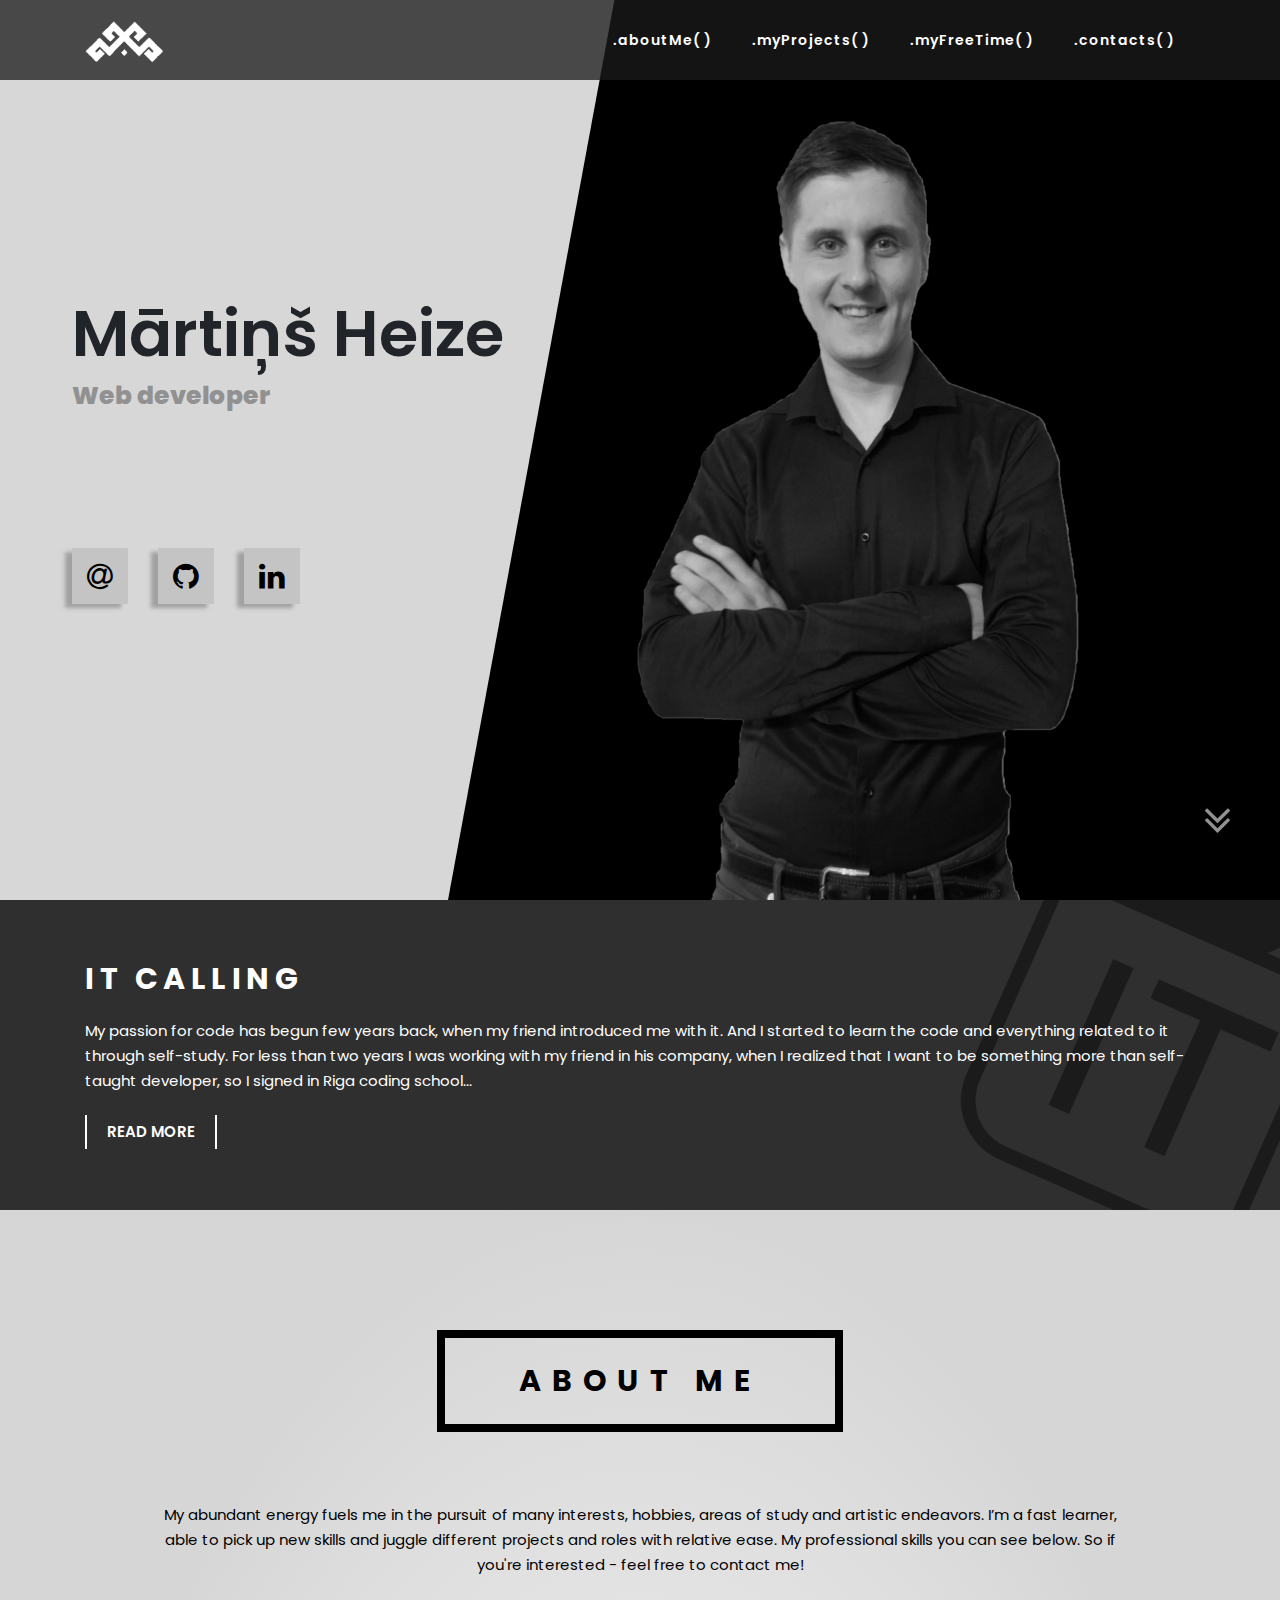
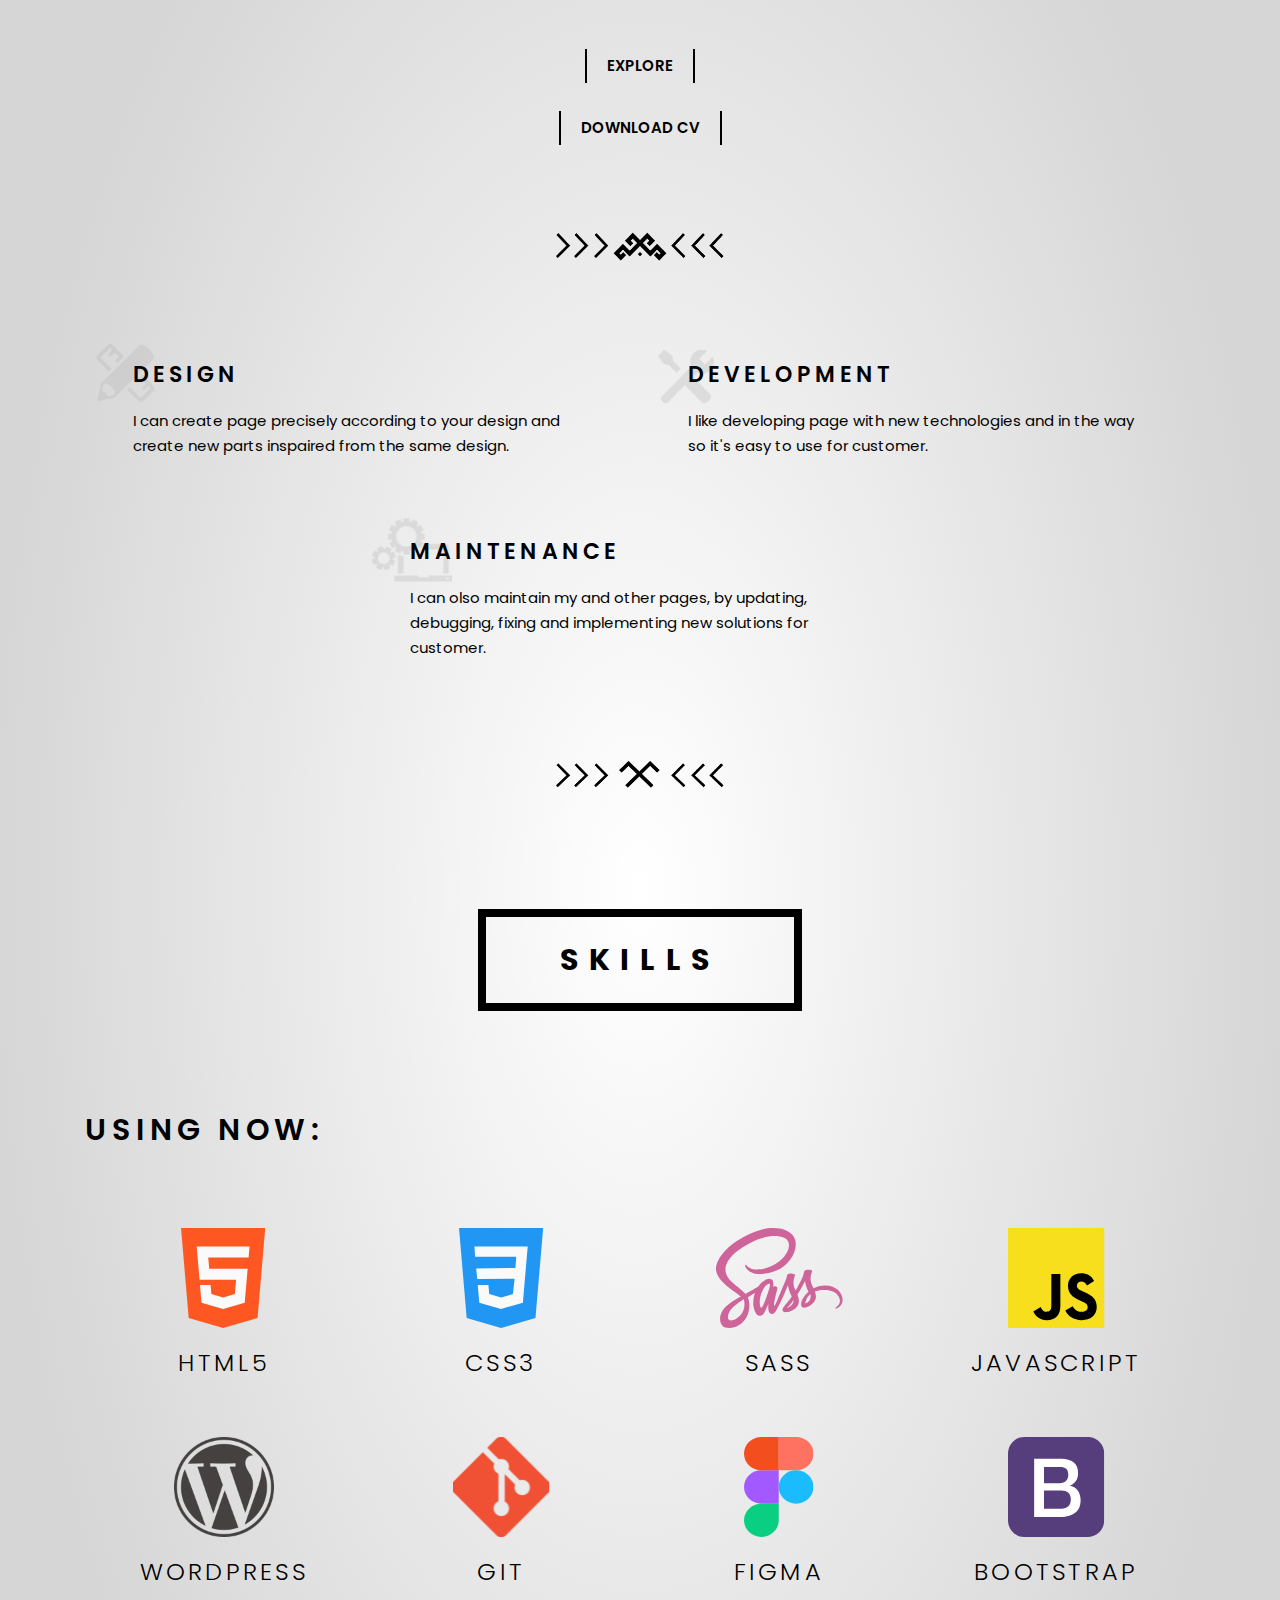
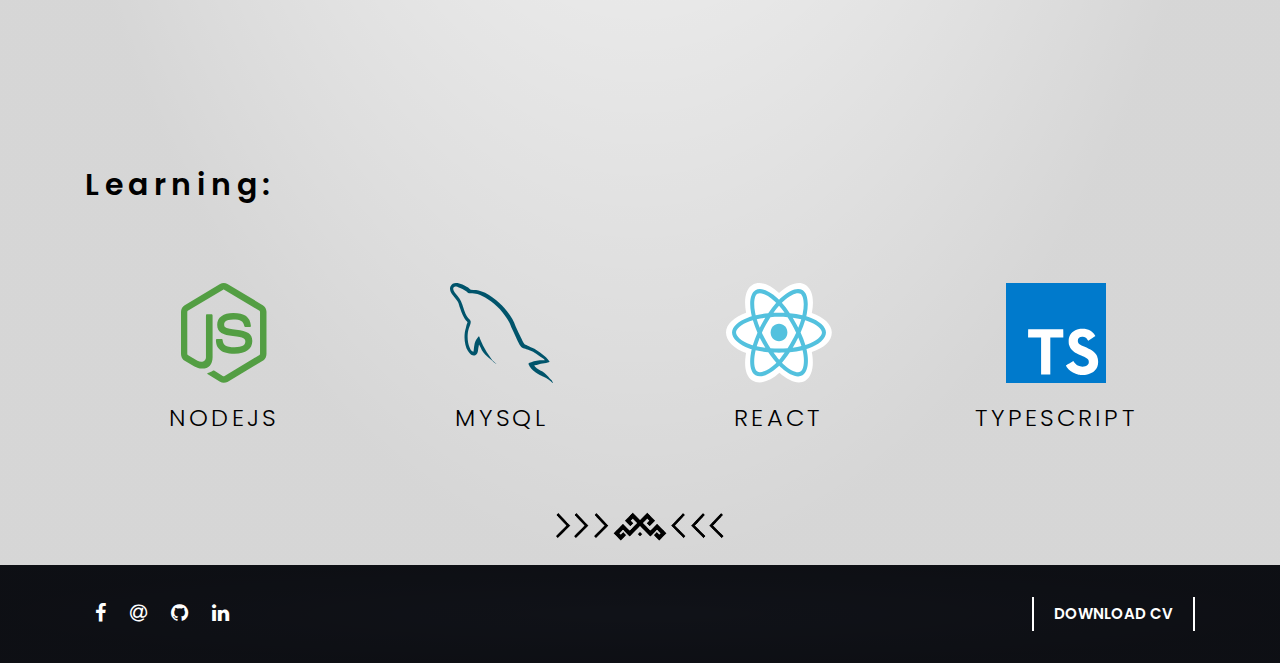
==== commit c6d77579: "added labels to form. Fixed download links. separeted contact and somment js." ====
--- a/index.html
+++ b/index.html
@@ -82,10 +82,10 @@
         <!-- ***** Small about area ***** -->
         <section class="section home-description">
             <div class="container">
-                <h2>IT BERRIES</h2>
-                <p>My passion for code has begun few years back, when my friend introduced me with it. And I started to learn the code and everything related to it through self-study. For less than two years I was working with my friend in his company, when I realized that I want to be something more than self-taught developer, so i  signed in Riga coding school...</p>
+                <h2>IT CALLING</h2>
+                <p>My passion for code has begun few years back, when my friend introduced me with it. And I started to learn the code and everything related to it through self-study. For less than two years I was working with my friend in his company, when I realized that I want to be something more than self-taught developer, so I  signed in Riga coding school...</p>
                 <div class="my-button button-light">
-                    <a href="about.php">Read more</a>
+                    <a href="about.html">Read more</a>
                 </div>
             </div>
         </section>
@@ -111,18 +111,18 @@
                         <div class="group">
                             <img src="assets/images/tool-1.svg" alt="">
                             <h3>Design</h3>
-                            <p>I can design the site based on your needs and suggestions. I can also design the site from scratch and consult you during the job.</p>
+                            <p>I can create page  precisely according to your design and create new parts inspaired from the same design.</p>
                         </div>
                         <div class="group">
                             <img src="assets/images/tool-2.svg" alt="">
                             <h3>Development</h3>
-                            <p>I can design the site based on your needs and suggestions. I can also design the site from scratch and consult you during the job.</p>
+                            <p>I like developing page with new technologies and in the way so it's easy to use for customer.</p>
                         </div>
                     </div>
                     <div class="group">
                         <img src="assets/images/tool-3.svg" alt="">
                         <h3>Maintenance</h3>
-                        <p>I can design the site based on your needs and suggestions. I can also design the site from scratch and consult you during the job.</p>
+                        <p>I can olso maintain my and other pages, by updating, debugging, fixing and implementing new solutions for customer.</p>
                     </div>
                 </div>
                 <img class="separator-black" src="assets/images/mans-jumis.png" alt="">
@@ -151,16 +151,16 @@
                             <h4 class="skill-name">Wordpress</h4>
                         </div>
                         <div class="skill">
+                            <img src="assets/images/git.svg" alt="">
+                            <h4 class="skill-name">Git</h4>
+                        </div>
+                        <div class="skill">
+                            <img src="assets/images/figma.svg" alt="">
+                            <h4 class="skill-name">Figma</h4>
+                        </div>
+                        <div class="skill">
                             <img src="assets/images/bootstrap-1.svg" alt="">
                             <h4 class="skill-name">Bootstrap</h4>
-                        </div>
-                        <div class="skill">
-                            <img src="assets/images/git.svg" alt="">
-                            <h4 class="skill-name">Git</h4>
-                        </div>
-                        <div class="skill">
-                            <img src="assets/images/figma.svg" alt="">
-                            <h4 class="skill-name">Figma</h4>
                         </div>
                     </div>
                     <div class="skills-header">Learning:</div>
@@ -209,7 +209,7 @@
                             <a href="https://www.linkedin.com/in/m%C4%81rti%C5%86%C5%A1-heize-530124160/" target="_blank"><i class="fa fa-linkedin"></i></a>
                         </p>
                         <div class="my-button button-light">
-                            <a href="/assets/CV_Martins_Heize.pdf" download>Download CV</a>
+                            <a href="assets/CV_Martins_Heize.pdf" target="_blank">Download CV</a>
                         </div>
                     </div>
                 </div>
--- a/assets/css/style.css
+++ b/assets/css/style.css
@@ -349,6 +349,10 @@
   color: #6593c8;
 }
 
+button:focus {
+  outline: none;
+}
+
 /* 
 ---------------------------------------------
 header
@@ -773,6 +777,8 @@
 
 .main-banner .right img {
   height: 88%;
+  position: relative;
+  top: 3px;
 }
 
 @-webkit-keyframes bounce-1 {
@@ -1327,6 +1333,15 @@
 
 .my-input, .my-area {
   width: 70%;
+  padding-bottom: 30px;
+}
+
+.my-input label, .my-area label {
+  position: absolute;
+  top: -30px;
+  left: -30px;
+  font-size: 20px;
+  text-transform: none;
 }
 
 .contact-form {
@@ -1970,6 +1985,18 @@
   .contact-form .my-area.my-button::after {
     top: -93px;
   }
+  .logo-b {
+    display: none;
+  }
+  .logo-w {
+    display: initial;
+  }
+  .background-header .logo-b {
+    display: initial;
+  }
+  .background-header .logo-w {
+    display: none;
+  }
 }
 
 @media (max-width: 500px) {
@@ -1978,8 +2005,14 @@
         -ms-flex-pack: end;
             justify-content: flex-end;
   }
+  .about-main-text {
+    padding: 0 10px;
+  }
   .cta-content {
     height: 420px;
+  }
+  .main-banner {
+    height: 95vh;
   }
   .main-banner .left h1 {
     font-size: 2.3rem;
@@ -2108,7 +2141,7 @@
   }
 }
 
-@media (max-width: 325px) {
+@media (max-width: 375px) {
   .main-banner .left h1 {
     padding-left: 23px;
   }
